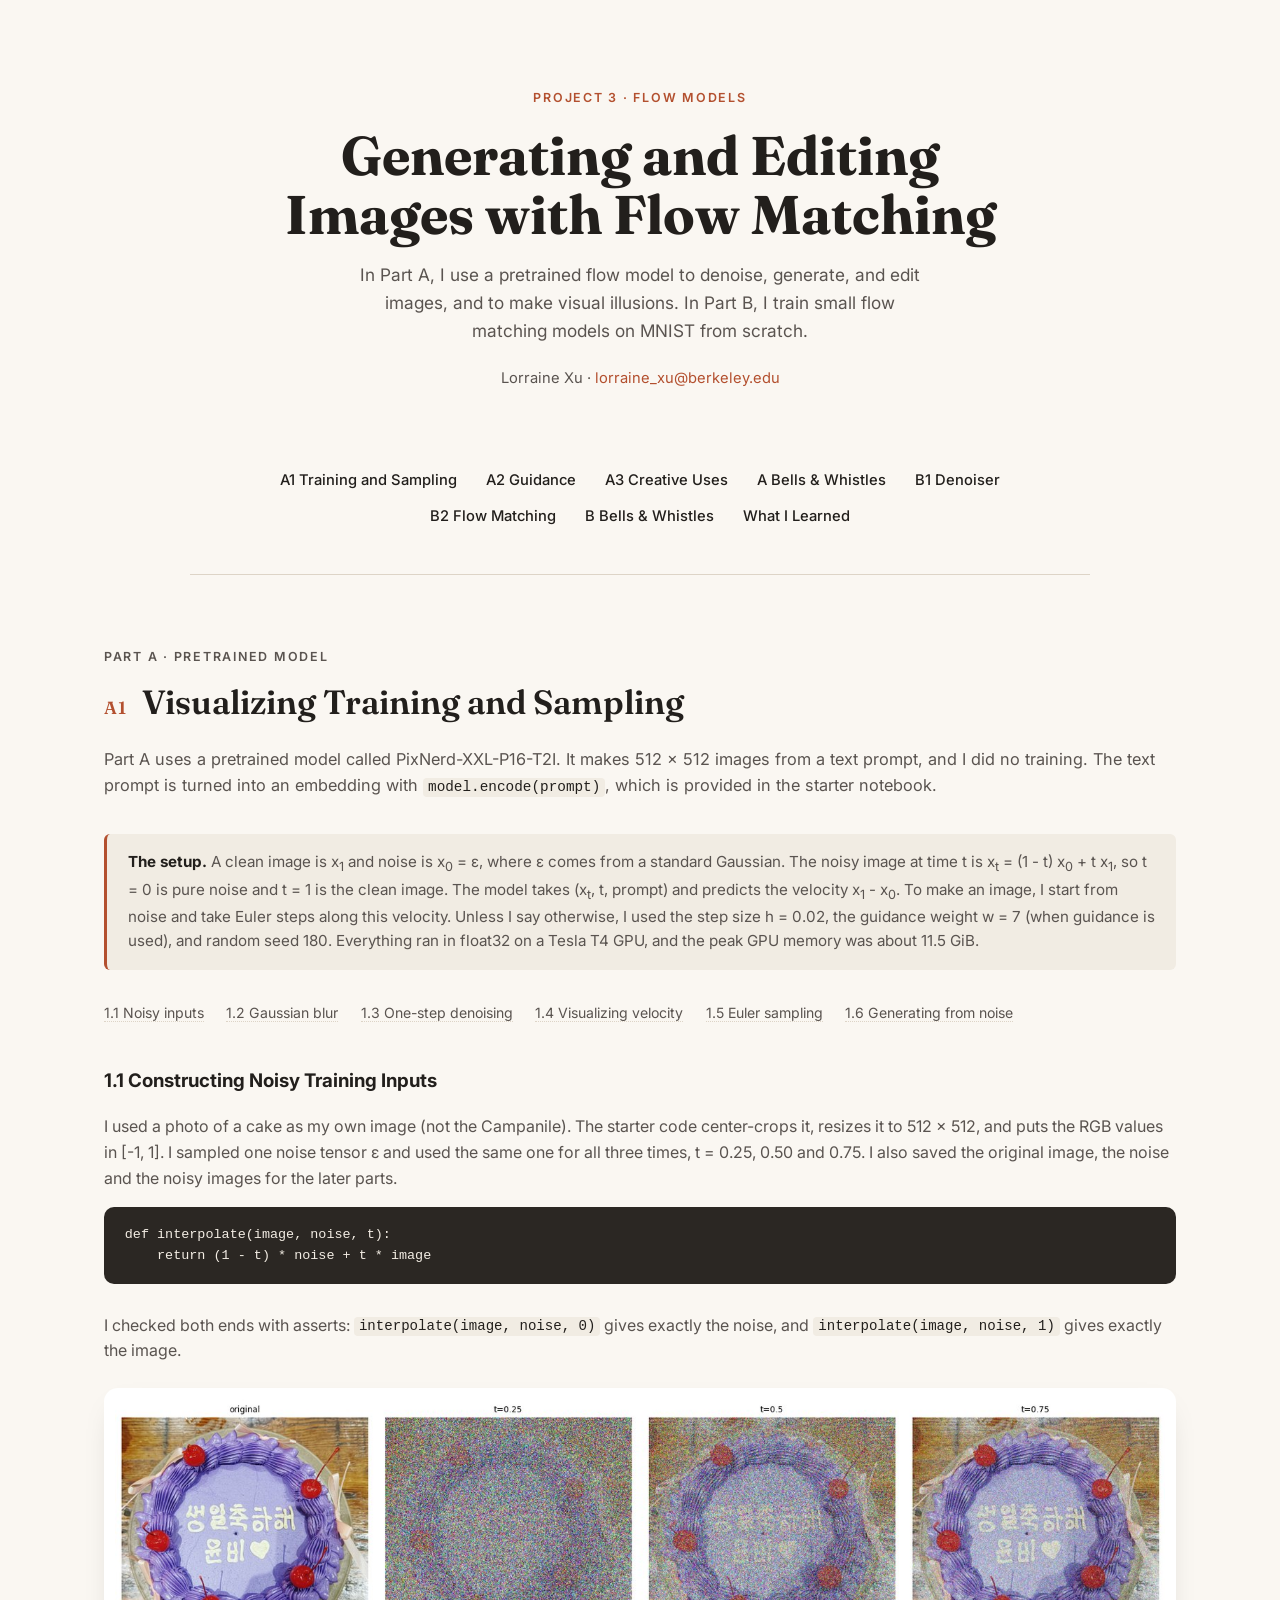
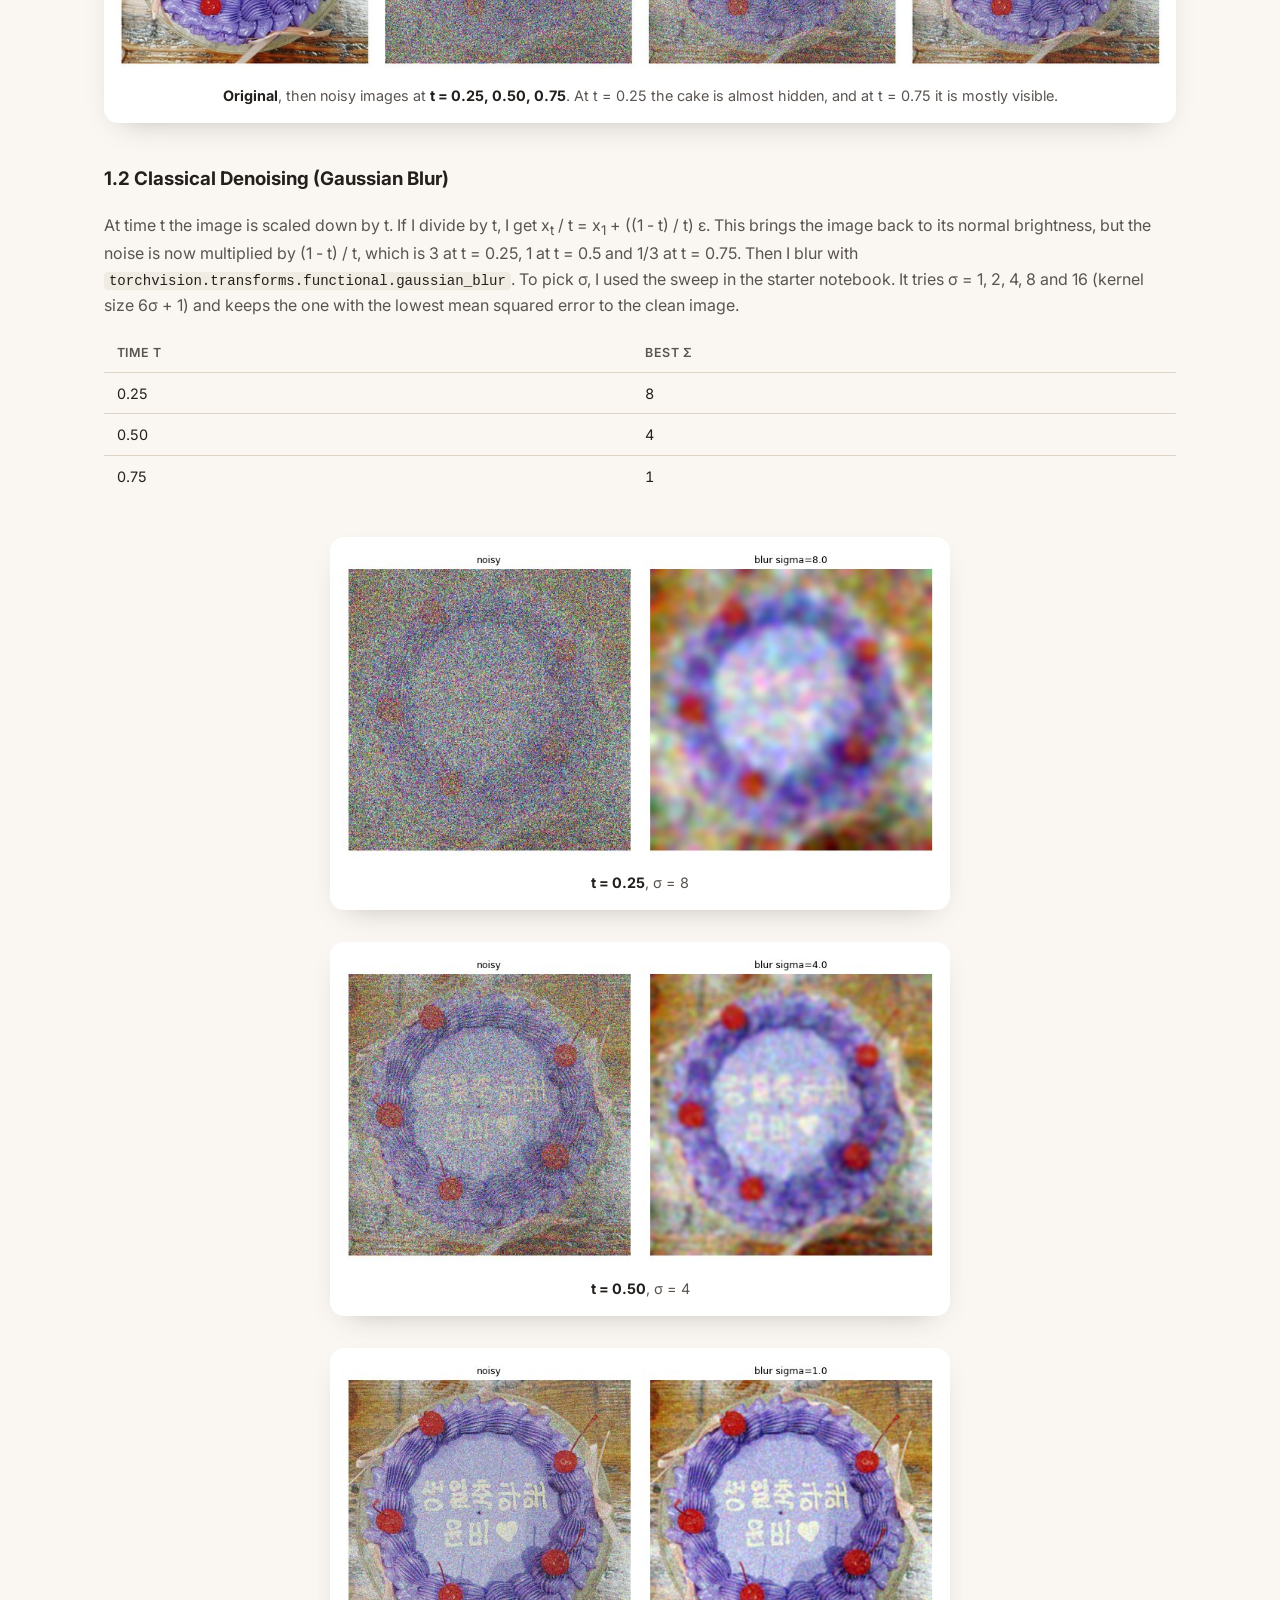
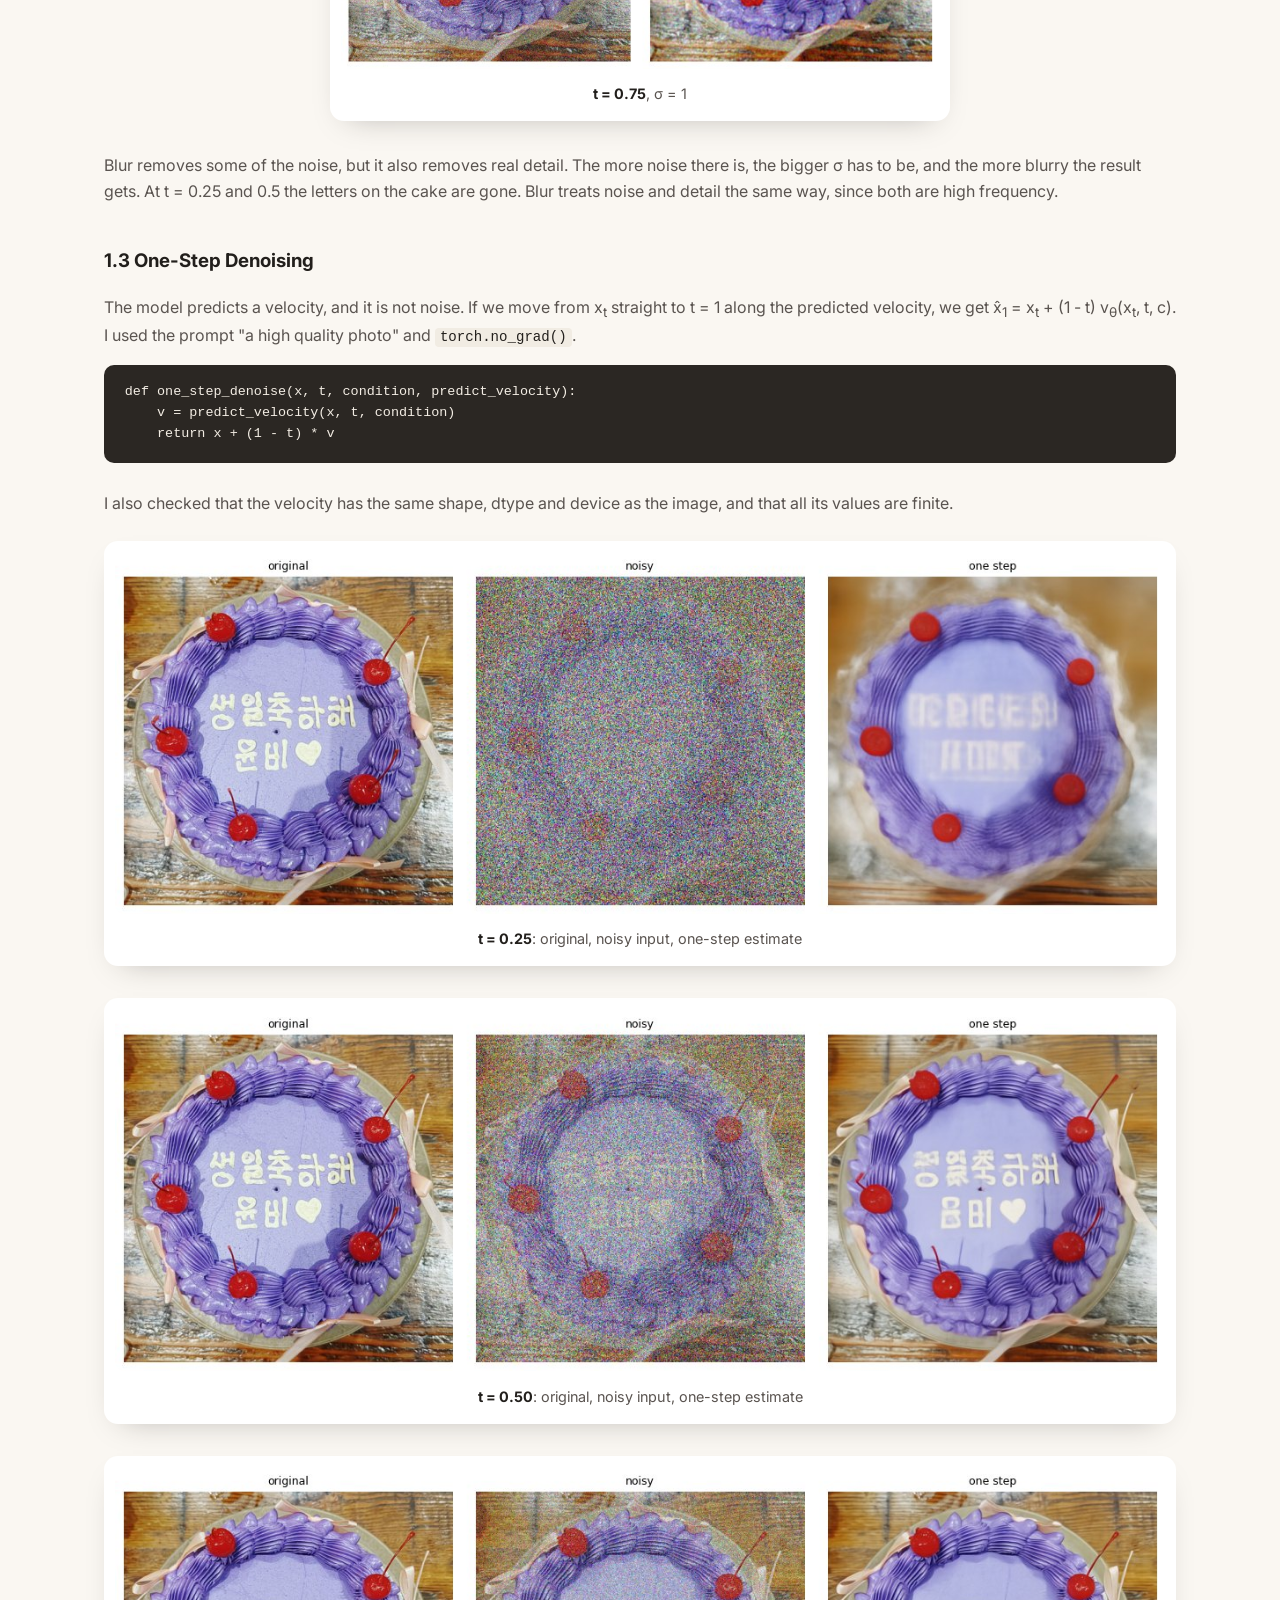
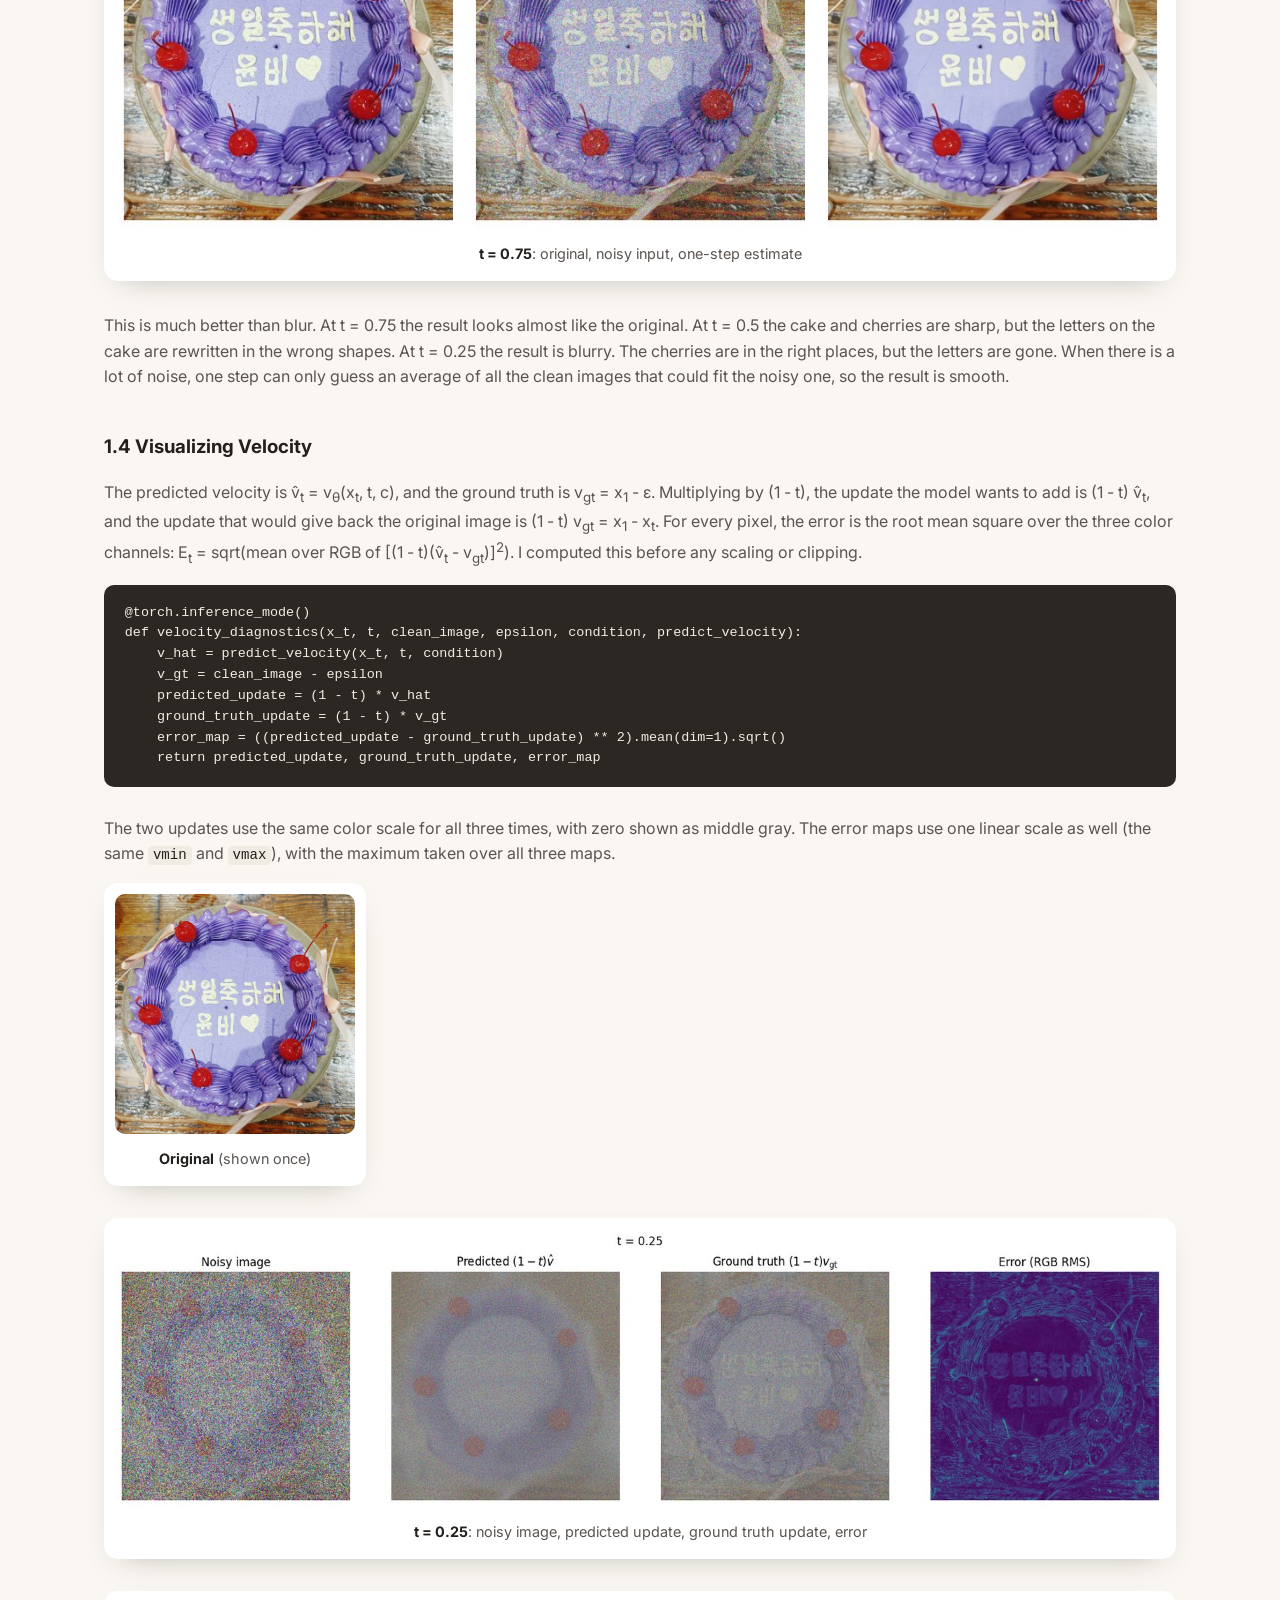
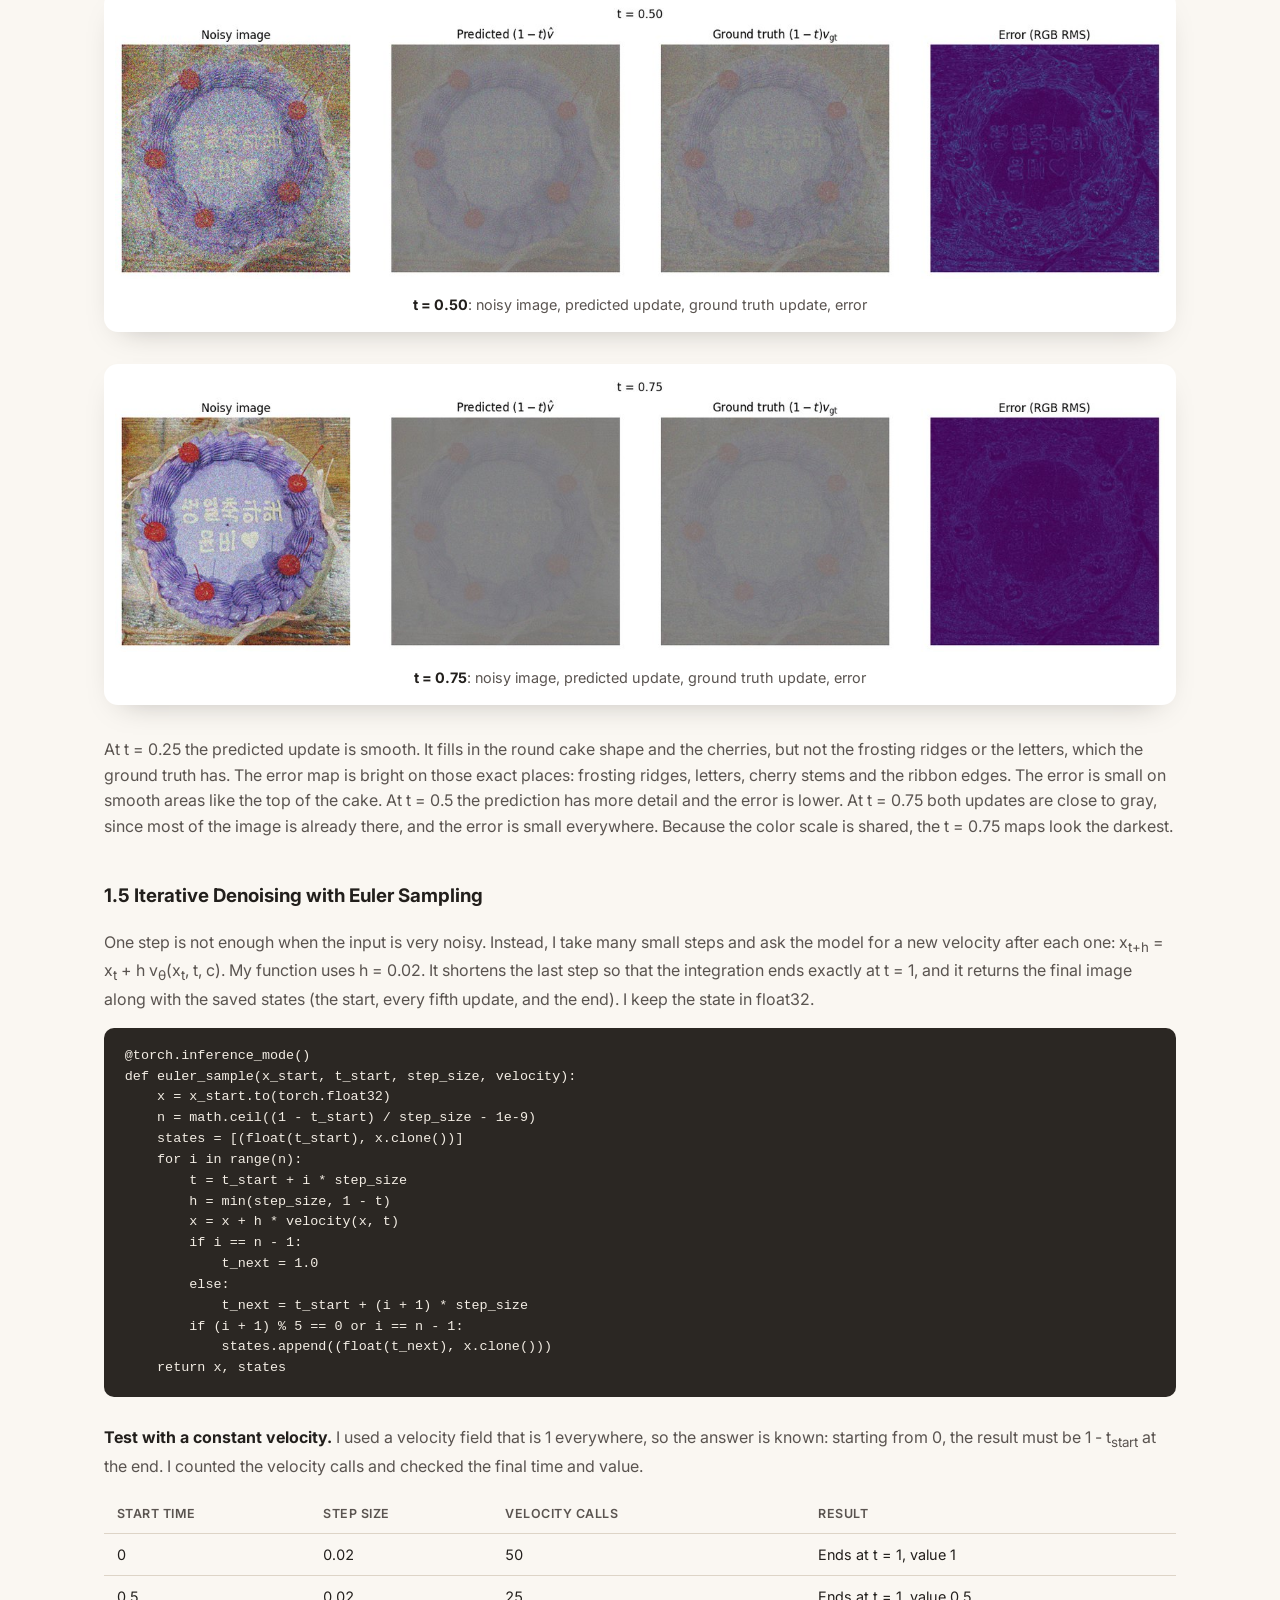
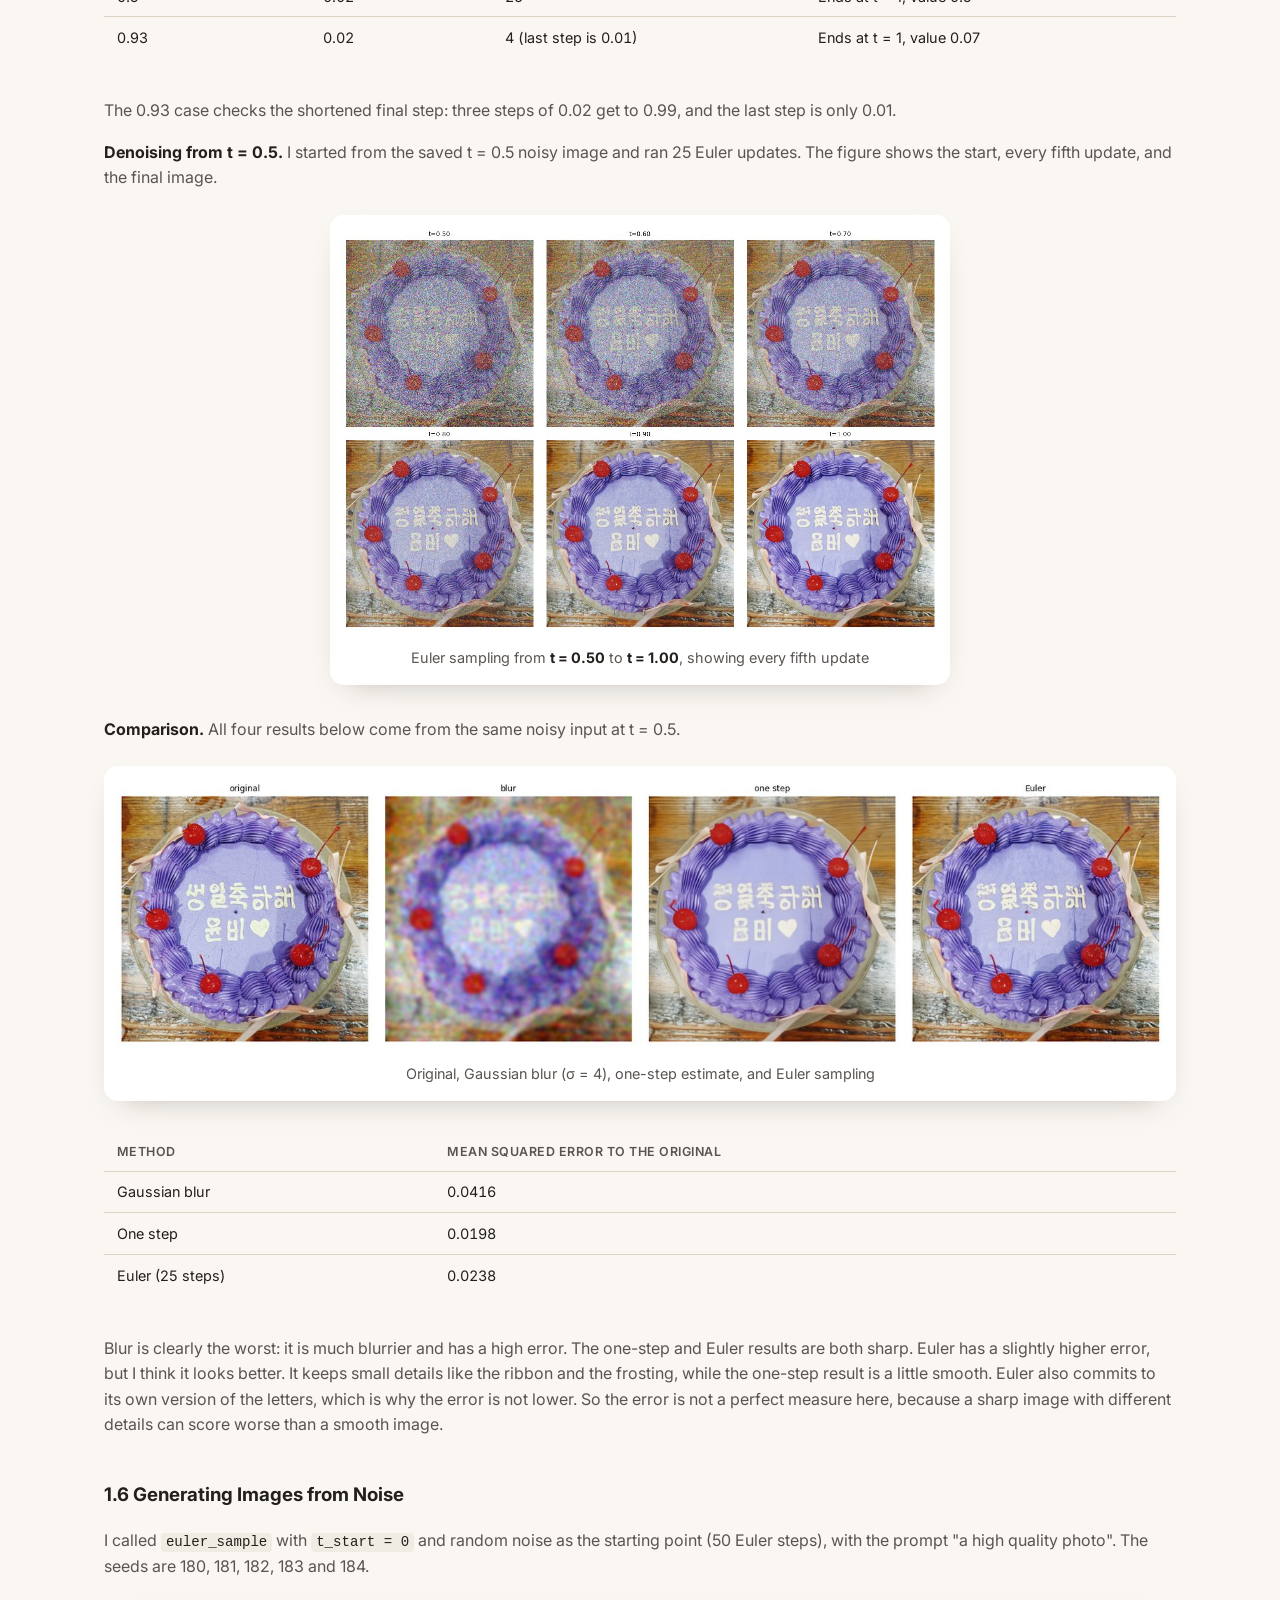
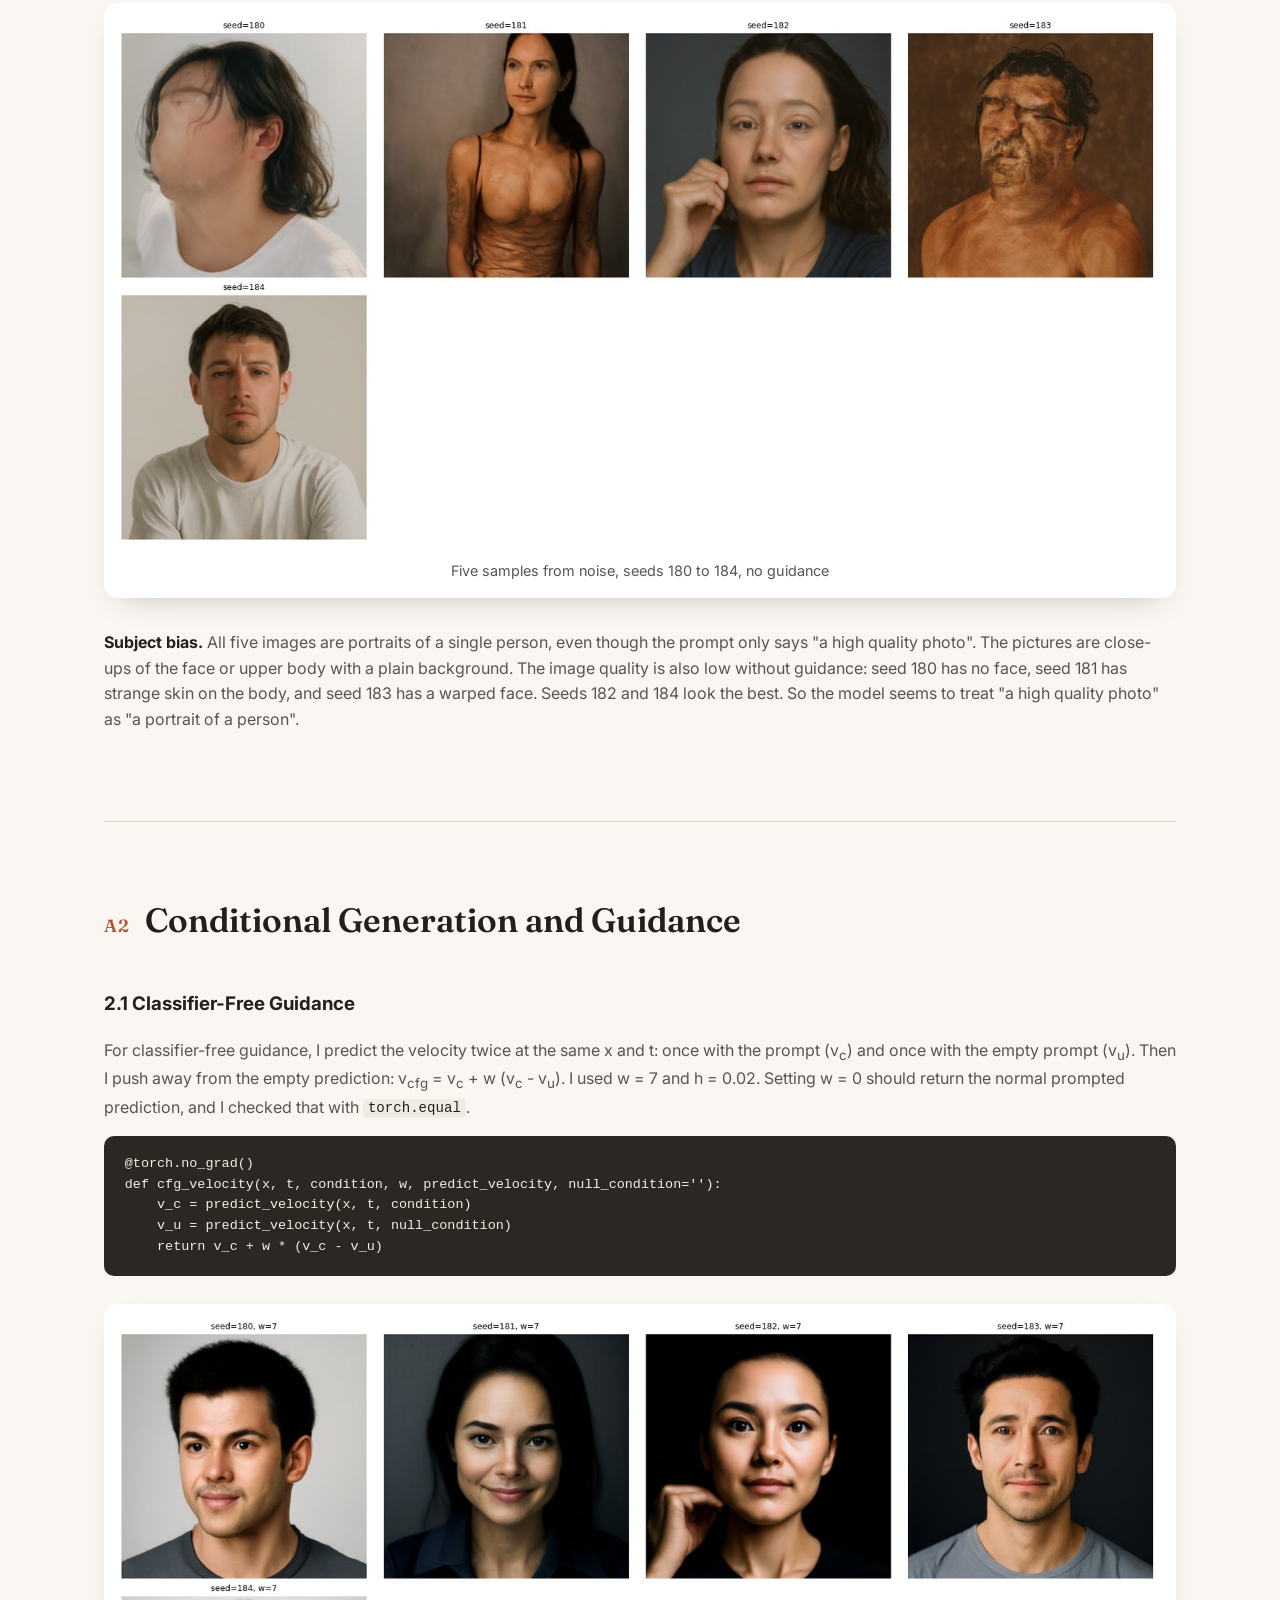
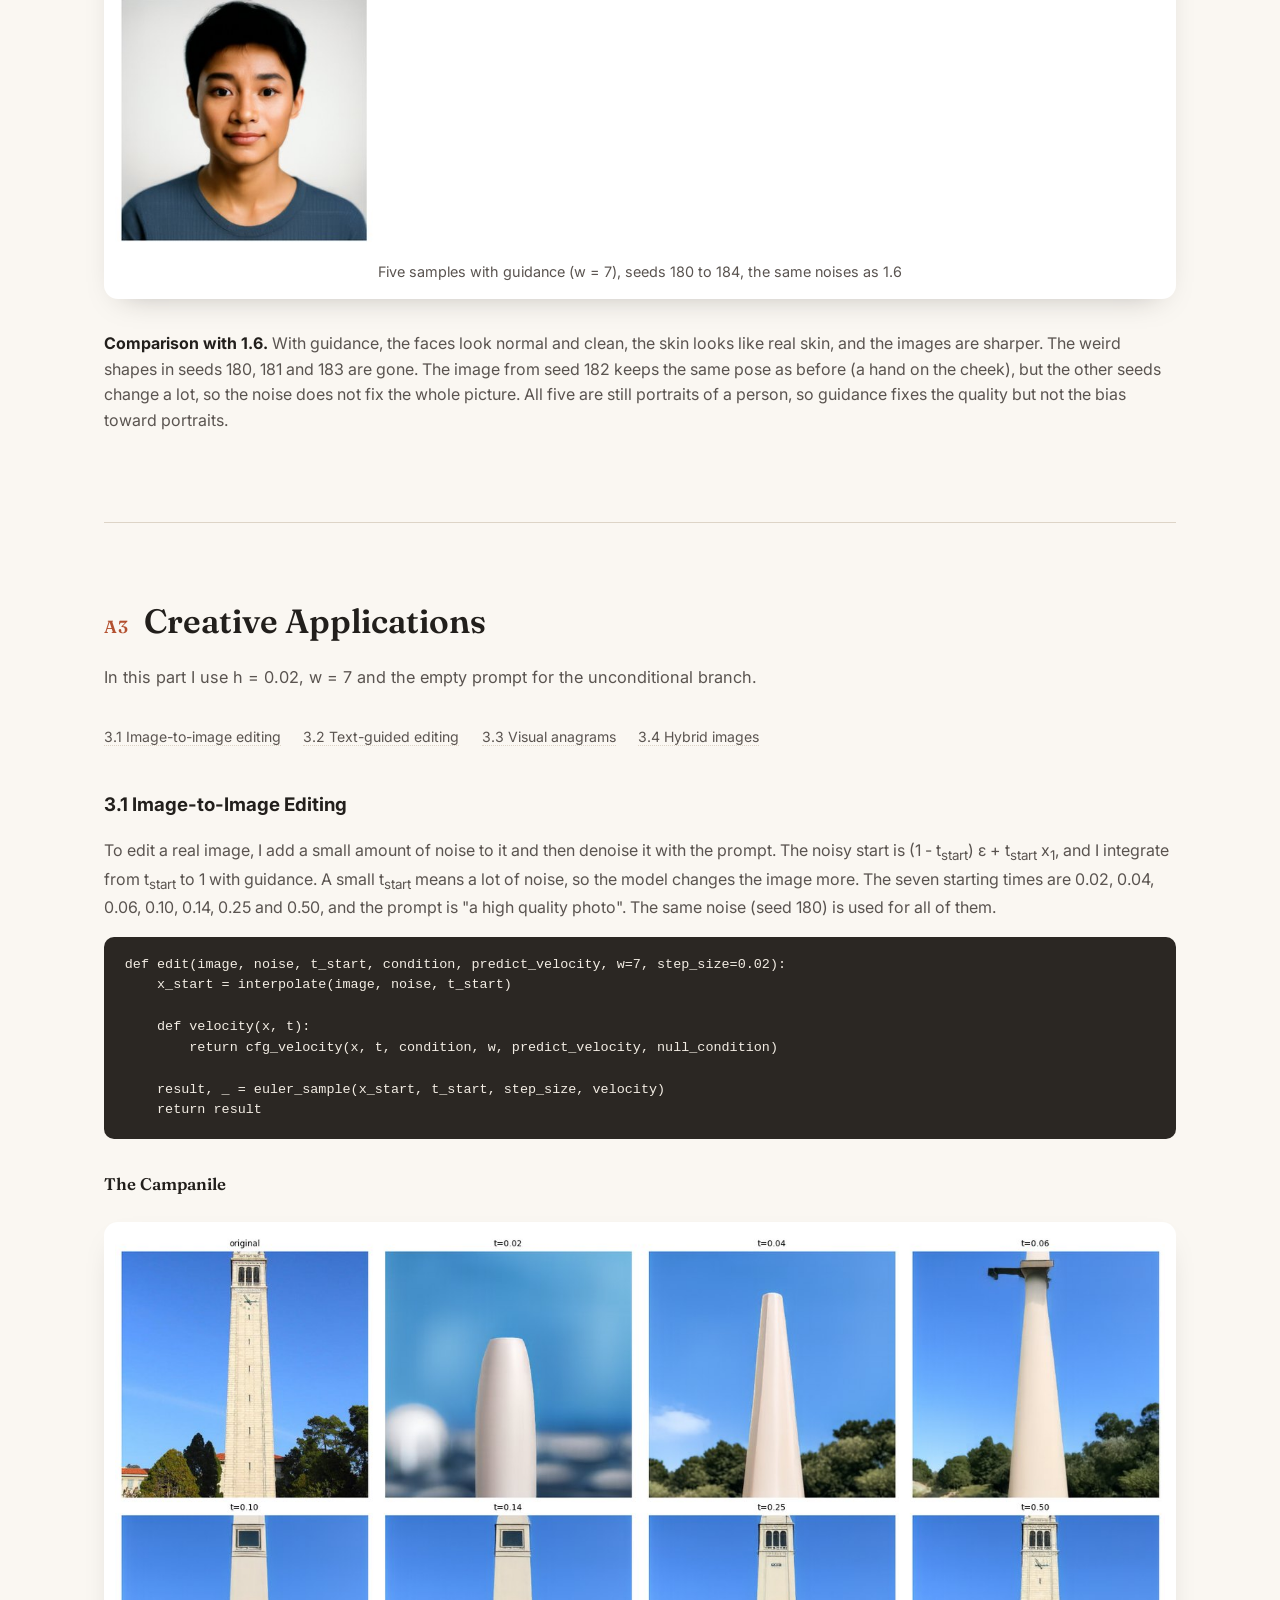
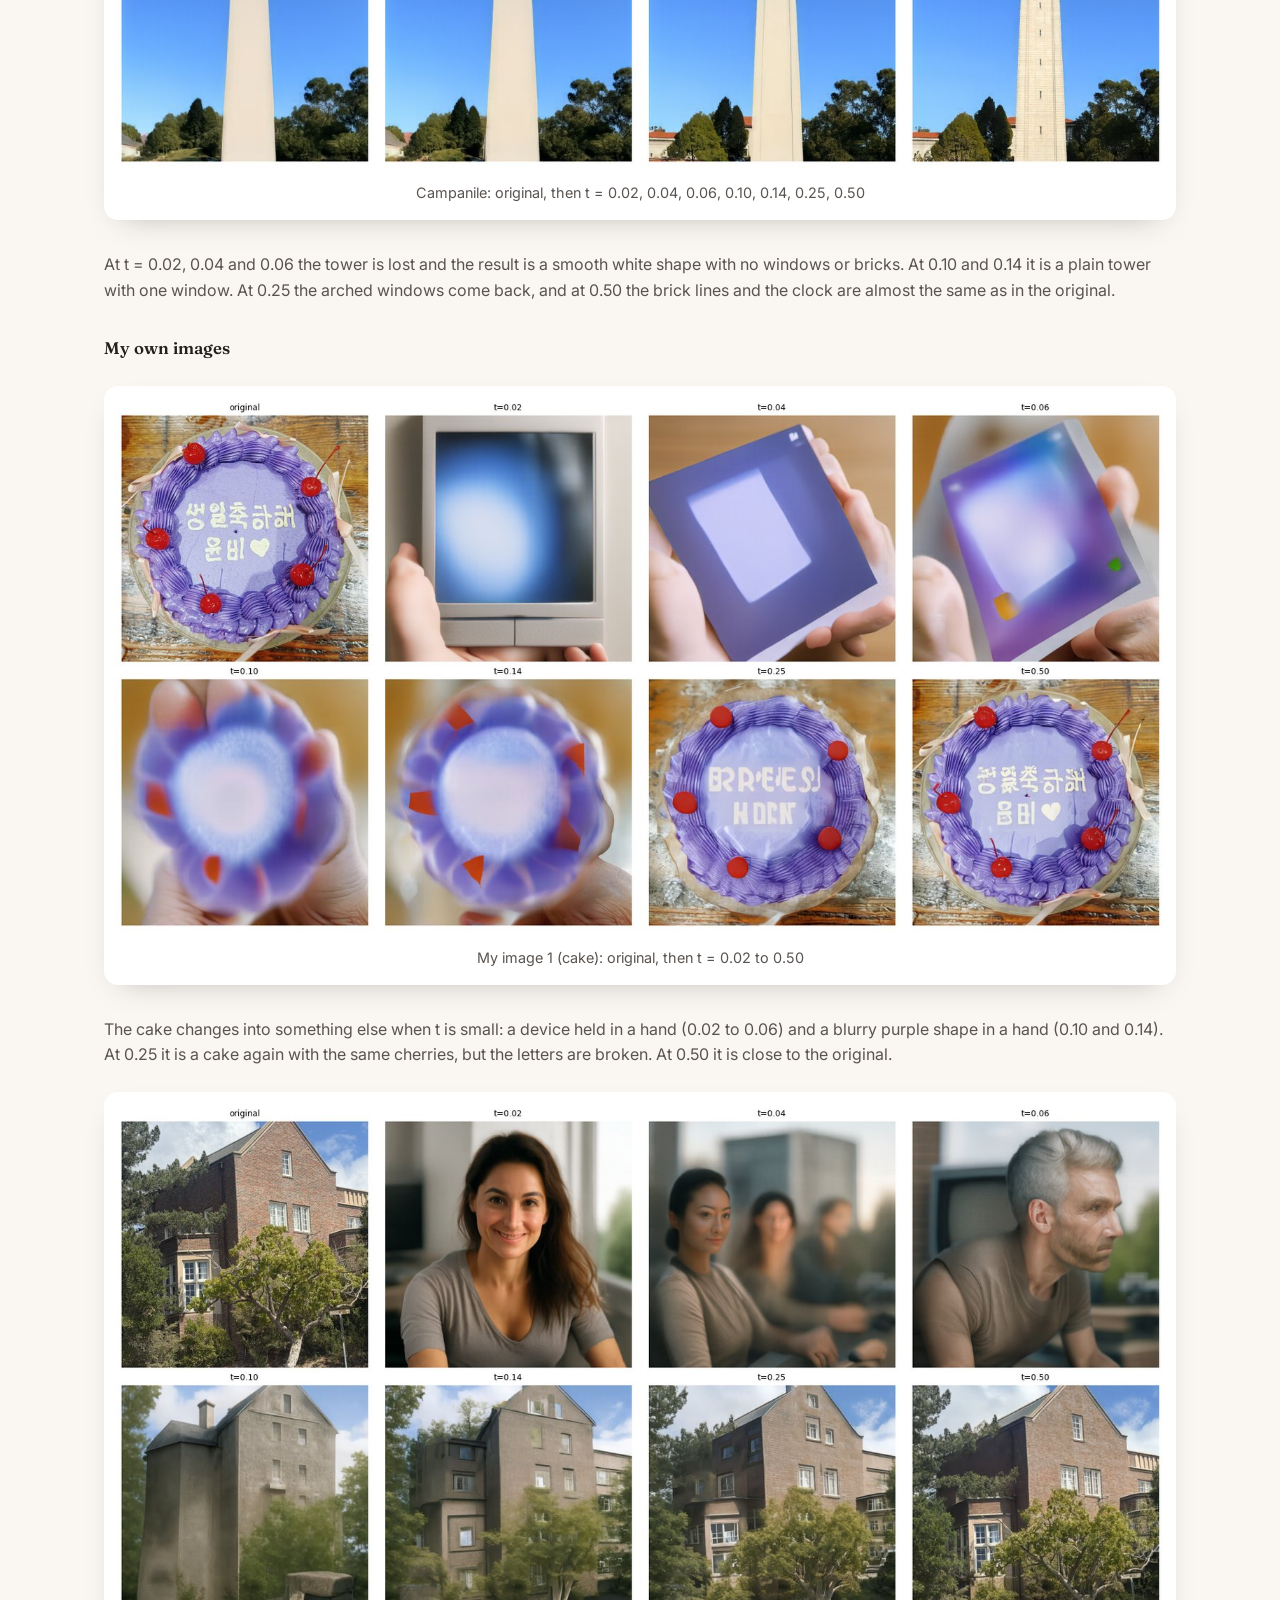
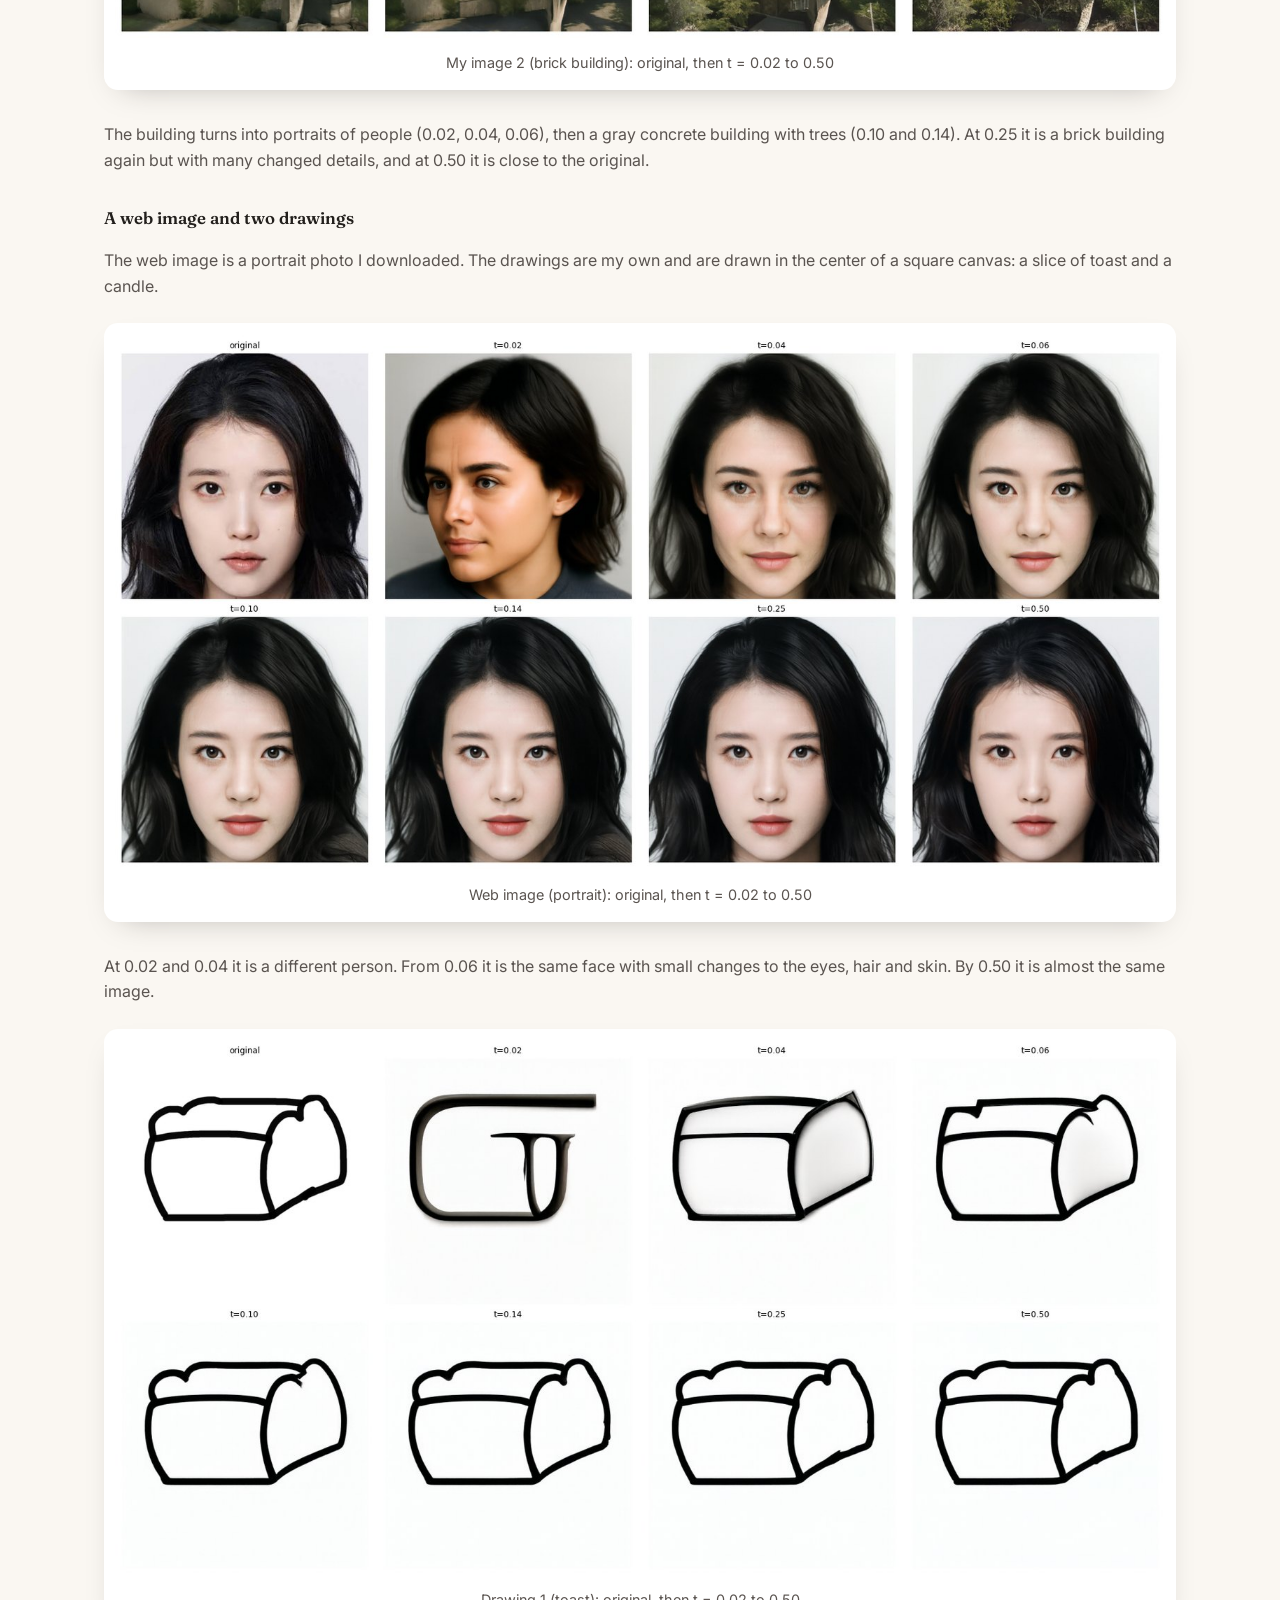
==== project-3/index.html @ 5581a7ec "Add Project 3: flow matching" ====
<!DOCTYPE html>
<html lang="en">
<head>
<meta charset="UTF-8">
<meta name="viewport" content="width=device-width, initial-scale=1.0">
<title>Exploring Flow Models</title>
<link rel="preconnect" href="https://fonts.googleapis.com">
<link rel="preconnect" href="https://fonts.gstatic.com" crossorigin>
<link href="https://fonts.googleapis.com/css2?family=Fraunces:opsz,wght@9..144,400;9..144,600;9..144,700&family=Inter:wght@400;500;600&display=swap" rel="stylesheet">
<link rel="stylesheet" href="style.css">
</head>
<body>

  <header class="hero">
    <p class="eyebrow">Project 3 &middot; Flow Models</p>
    <h1>Generating and Editing Images with Flow Matching</h1>
    <p class="subtitle">In Part A, I use a pretrained flow model to denoise, generate, and edit images, and to make visual illusions. In Part B, I train small flow matching models on MNIST from scratch.</p>
    <p class="byline">Lorraine Xu &middot; <a href="mailto:lorraine_xu@berkeley.edu">lorraine_xu@berkeley.edu</a></p>
  </header>

  <nav class="toc">
    <a href="#a1">A1 Training and Sampling</a>
    <a href="#a2">A2 Guidance</a>
    <a href="#a3">A3 Creative Uses</a>
    <a href="#abw">A Bells &amp; Whistles</a>
    <a href="#b1">B1 Denoiser</a>
    <a href="#b2">B2 Flow Matching</a>
    <a href="#bbw">B Bells &amp; Whistles</a>
    <a href="#learned">What I Learned</a>
  </nav>

  <main class="wide">

    <!-- ===================== PART A: A1 ===================== -->
    <section id="a1" class="part">
      <p class="part-label">Part A &middot; Pretrained Model</p>
      <div class="part-heading">
        <span class="part-number">A1</span>
        <h2>Visualizing Training and Sampling</h2>
      </div>
      <p class="intro">
        Part A uses a pretrained model called PixNerd-XXL-P16-T2I. It makes 512 &times; 512 images
        from a text prompt, and I did no training. The text prompt is turned into an embedding
        with <code>model.encode(prompt)</code>, which is provided in the starter notebook.
      </p>
      <div class="note">
        <strong>The setup.</strong> A clean image is x<sub>1</sub> and noise is x<sub>0</sub> = &epsilon;,
        where &epsilon; comes from a standard Gaussian. The noisy image at time t is
        x<sub>t</sub> = (1 - t) x<sub>0</sub> + t x<sub>1</sub>, so t = 0 is pure noise and t = 1
        is the clean image. The model takes (x<sub>t</sub>, t, prompt) and predicts the velocity
        x<sub>1</sub> - x<sub>0</sub>. To make an image, I start from noise and take Euler steps
        along this velocity. Unless I say otherwise, I used the step size h = 0.02, the guidance
        weight w = 7 (when guidance is used), and random seed 180. Everything ran in float32 on a
        Tesla T4 GPU, and the peak GPU memory was about 11.5 GiB.
      </div>

      <ul class="sub-toc">
        <li><a href="#a11">1.1 Noisy inputs</a></li>
        <li><a href="#a12">1.2 Gaussian blur</a></li>
        <li><a href="#a13">1.3 One-step denoising</a></li>
        <li><a href="#a14">1.4 Visualizing velocity</a></li>
        <li><a href="#a15">1.5 Euler sampling</a></li>
        <li><a href="#a16">1.6 Generating from noise</a></li>
      </ul>

      <h3 id="a11">1.1 Constructing Noisy Training Inputs</h3>
      <p>
        I used a photo of a cake as my own image (not the Campanile). The starter code center-crops
        it, resizes it to 512 &times; 512, and puts the RGB values in [-1, 1]. I sampled one noise
        tensor &epsilon; and used the same one for all three times, t = 0.25, 0.50 and 0.75. I also
        saved the original image, the noise and the noisy images for the later parts.
      </p>
<pre><code>def interpolate(image, noise, t):
    return (1 - t) * noise + t * image</code></pre>
      <p>
        I checked both ends with asserts: <code>interpolate(image, noise, 0)</code> gives exactly the
        noise, and <code>interpolate(image, noise, 1)</code> gives exactly the image.
      </p>
      <figure class="wide"><img src="media/a11_noisy.jpg" alt="Original cake photo and its noisy versions at t = 0.25, 0.5 and 0.75"><figcaption><strong>Original</strong>, then noisy images at <strong>t = 0.25, 0.50, 0.75</strong>. At t = 0.25 the cake is almost hidden, and at t = 0.75 it is mostly visible.</figcaption></figure>

      <h3 id="a12">1.2 Classical Denoising (Gaussian Blur)</h3>
      <p>
        At time t the image is scaled down by t. If I divide by t, I get
        x<sub>t</sub> / t = x<sub>1</sub> + ((1 - t) / t) &epsilon;. This brings the image back to its
        normal brightness, but the noise is now multiplied by (1 - t) / t, which is 3 at t = 0.25, 1
        at t = 0.5 and 1/3 at t = 0.75. Then I blur with
        <code>torchvision.transforms.functional.gaussian_blur</code>. To pick &sigma;, I used the
        sweep in the starter notebook. It tries &sigma; = 1, 2, 4, 8 and 16 (kernel size
        6&sigma; + 1) and keeps the one with the lowest mean squared error to the clean image.
      </p>
      <table class="offsets">
        <tr><th>Time t</th><th class="mono">Best &sigma;</th></tr>
        <tr><td>0.25</td><td class="mono">8</td></tr>
        <tr><td>0.50</td><td class="mono">4</td></tr>
        <tr><td>0.75</td><td class="mono">1</td></tr>
      </table>
      <figure class="wide narrow"><img src="media/a12_blur_025.jpg" alt="Noisy image and blurred result at t = 0.25"><figcaption><strong>t = 0.25</strong>, &sigma; = 8</figcaption></figure>
      <figure class="wide narrow"><img src="media/a12_blur_050.jpg" alt="Noisy image and blurred result at t = 0.5"><figcaption><strong>t = 0.50</strong>, &sigma; = 4</figcaption></figure>
      <figure class="wide narrow"><img src="media/a12_blur_075.jpg" alt="Noisy image and blurred result at t = 0.75"><figcaption><strong>t = 0.75</strong>, &sigma; = 1</figcaption></figure>
      <p>
        Blur removes some of the noise, but it also removes real detail. The more noise there is, the
        bigger &sigma; has to be, and the more blurry the result gets. At t = 0.25 and 0.5 the letters
        on the cake are gone. Blur treats noise and detail the same way, since both are high frequency.
      </p>

      <h3 id="a13">1.3 One-Step Denoising</h3>
      <p>
        The model predicts a velocity, and it is not noise. If we move from x<sub>t</sub> straight to
        t = 1 along the predicted velocity, we get
        x&#770;<sub>1</sub> = x<sub>t</sub> + (1 - t) v<sub>&theta;</sub>(x<sub>t</sub>, t, c).
        I used the prompt "a high quality photo" and <code>torch.no_grad()</code>.
      </p>
<pre><code>def one_step_denoise(x, t, condition, predict_velocity):
    v = predict_velocity(x, t, condition)
    return x + (1 - t) * v</code></pre>
      <p>
        I also checked that the velocity has the same shape, dtype and device as the image, and that
        all its values are finite.
      </p>
      <figure class="wide"><img src="media/a13_onestep_025.jpg" alt="Original, noisy and one-step result at t = 0.25"><figcaption><strong>t = 0.25</strong>: original, noisy input, one-step estimate</figcaption></figure>
      <figure class="wide"><img src="media/a13_onestep_050.jpg" alt="Original, noisy and one-step result at t = 0.5"><figcaption><strong>t = 0.50</strong>: original, noisy input, one-step estimate</figcaption></figure>
      <figure class="wide"><img src="media/a13_onestep_075.jpg" alt="Original, noisy and one-step result at t = 0.75"><figcaption><strong>t = 0.75</strong>: original, noisy input, one-step estimate</figcaption></figure>
      <p>
        This is much better than blur. At t = 0.75 the result looks almost like the original. At t = 0.5
        the cake and cherries are sharp, but the letters on the cake are rewritten in the wrong shapes.
        At t = 0.25 the result is blurry. The cherries are in the right places, but the letters are
        gone. When there is a lot of noise, one step can only guess an average of all the clean
        images that could fit the noisy one, so the result is smooth.
      </p>

      <h3 id="a14">1.4 Visualizing Velocity</h3>
      <p>
        The predicted velocity is v&#770;<sub>t</sub> = v<sub>&theta;</sub>(x<sub>t</sub>, t, c), and the
        ground truth is v<sub>gt</sub> = x<sub>1</sub> - &epsilon;. Multiplying by (1 - t), the update the
        model wants to add is (1 - t) v&#770;<sub>t</sub>, and the update that would give back the
        original image is (1 - t) v<sub>gt</sub> = x<sub>1</sub> - x<sub>t</sub>. For every pixel, the
        error is the root mean square over the three color channels:
        E<sub>t</sub> = sqrt(mean over RGB of [(1 - t)(v&#770;<sub>t</sub> - v<sub>gt</sub>)]<sup>2</sup>).
        I computed this before any scaling or clipping.
      </p>
<pre><code>@torch.inference_mode()
def velocity_diagnostics(x_t, t, clean_image, epsilon, condition, predict_velocity):
    v_hat = predict_velocity(x_t, t, condition)
    v_gt = clean_image - epsilon
    predicted_update = (1 - t) * v_hat
    ground_truth_update = (1 - t) * v_gt
    error_map = ((predicted_update - ground_truth_update) ** 2).mean(dim=1).sqrt()
    return predicted_update, ground_truth_update, error_map</code></pre>
      <p>
        The two updates use the same color scale for all three times, with zero shown as middle gray.
        The error maps use one linear scale as well (the same <code>vmin</code> and <code>vmax</code>),
        with the maximum taken over all three maps.
      </p>
      <div class="compare fit-row" style="grid-template-columns: 1fr 3fr;">
        <figure><div class="frame fit"><img src="media/a14_original.jpg" alt="Original cake photo"></div><figcaption><strong>Original</strong> (shown once)</figcaption></figure>
        <div></div>
      </div>
      <figure class="wide"><img src="media/a14_t025.jpg" alt="Noisy image, predicted update, ground truth update and error at t = 0.25"><figcaption><strong>t = 0.25</strong>: noisy image, predicted update, ground truth update, error</figcaption></figure>
      <figure class="wide"><img src="media/a14_t050.jpg" alt="Noisy image, predicted update, ground truth update and error at t = 0.5"><figcaption><strong>t = 0.50</strong>: noisy image, predicted update, ground truth update, error</figcaption></figure>
      <figure class="wide"><img src="media/a14_t075.jpg" alt="Noisy image, predicted update, ground truth update and error at t = 0.75"><figcaption><strong>t = 0.75</strong>: noisy image, predicted update, ground truth update, error</figcaption></figure>
      <p>
        At t = 0.25 the predicted update is smooth. It fills in the round cake shape and the cherries,
        but not the frosting ridges or the letters, which the ground truth has. The error map is bright
        on those exact places: frosting ridges, letters, cherry stems and the ribbon edges. The error is
        small on smooth areas like the top of the cake. At t = 0.5 the prediction has more detail and the
        error is lower. At t = 0.75 both updates are close to gray, since most of the image is already
        there, and the error is small everywhere. Because the color scale is shared, the t = 0.75 maps
        look the darkest.
      </p>

      <h3 id="a15">1.5 Iterative Denoising with Euler Sampling</h3>
      <p>
        One step is not enough when the input is very noisy. Instead, I take many small steps and ask
        the model for a new velocity after each one: x<sub>t+h</sub> = x<sub>t</sub> + h v<sub>&theta;</sub>(x<sub>t</sub>, t, c).
        My function uses h = 0.02. It shortens the last step so that the integration ends exactly at
        t = 1, and it returns the final image along with the saved states (the start, every fifth update,
        and the end). I keep the state in float32.
      </p>
<pre><code>@torch.inference_mode()
def euler_sample(x_start, t_start, step_size, velocity):
    x = x_start.to(torch.float32)
    n = math.ceil((1 - t_start) / step_size - 1e-9)
    states = [(float(t_start), x.clone())]
    for i in range(n):
        t = t_start + i * step_size
        h = min(step_size, 1 - t)
        x = x + h * velocity(x, t)
        if i == n - 1:
            t_next = 1.0
        else:
            t_next = t_start + (i + 1) * step_size
        if (i + 1) % 5 == 0 or i == n - 1:
            states.append((float(t_next), x.clone()))
    return x, states</code></pre>
      <p>
        <strong>Test with a constant velocity.</strong> I used a velocity field that is 1 everywhere, so the
        answer is known: starting from 0, the result must be 1 - t<sub>start</sub> at the end. I counted
        the velocity calls and checked the final time and value.
      </p>
      <table class="offsets">
        <tr><th>Start time</th><th class="mono">Step size</th><th class="mono">Velocity calls</th><th class="mono">Result</th></tr>
        <tr><td>0</td><td class="mono">0.02</td><td class="mono">50</td><td>Ends at t = 1, value 1</td></tr>
        <tr><td>0.5</td><td class="mono">0.02</td><td class="mono">25</td><td>Ends at t = 1, value 0.5</td></tr>
        <tr><td>0.93</td><td class="mono">0.02</td><td class="mono">4 (last step is 0.01)</td><td>Ends at t = 1, value 0.07</td></tr>
      </table>
      <p>
        The 0.93 case checks the shortened final step: three steps of 0.02 get to 0.99, and the last
        step is only 0.01.
      </p>
      <p>
        <strong>Denoising from t = 0.5.</strong> I started from the saved t = 0.5 noisy image and ran 25
        Euler updates. The figure shows the start, every fifth update, and the final image.
      </p>
      <figure class="wide narrow"><img src="media/a15_trajectory.jpg" alt="Euler sampling states from t = 0.5 to t = 1.0"><figcaption>Euler sampling from <strong>t = 0.50</strong> to <strong>t = 1.00</strong>, showing every fifth update</figcaption></figure>
      <p>
        <strong>Comparison.</strong> All four results below come from the same noisy input at t = 0.5.
      </p>
      <figure class="wide"><img src="media/a15_comparison.jpg" alt="Original, blur, one-step and Euler results"><figcaption>Original, Gaussian blur (&sigma; = 4), one-step estimate, and Euler sampling</figcaption></figure>
      <table class="offsets">
        <tr><th>Method</th><th class="mono">Mean squared error to the original</th></tr>
        <tr><td>Gaussian blur</td><td class="mono">0.0416</td></tr>
        <tr><td>One step</td><td class="mono">0.0198</td></tr>
        <tr><td>Euler (25 steps)</td><td class="mono">0.0238</td></tr>
      </table>
      <p>
        Blur is clearly the worst: it is much blurrier and has a high error. The one-step and Euler
        results are both sharp. Euler has a slightly higher error, but I think it looks better.
        It keeps small details like the ribbon and the frosting, while the one-step result is a little
        smooth. Euler also commits to its own version of the letters, which is why the error is not lower.
        So the error is not a perfect measure here, because a sharp image with different details can
        score worse than a smooth image.
      </p>

      <h3 id="a16">1.6 Generating Images from Noise</h3>
      <p>
        I called <code>euler_sample</code> with <code>t_start = 0</code> and random noise as the starting
        point (50 Euler steps), with the prompt "a high quality photo". The seeds are 180, 181, 182, 183
        and 184.
      </p>
      <figure class="wide"><img src="media/a16_samples.jpg" alt="Five images generated from noise without guidance"><figcaption>Five samples from noise, seeds 180 to 184, no guidance</figcaption></figure>
      <p>
        <strong>Subject bias.</strong> All five images are portraits of a single person, even though the
        prompt only says "a high quality photo". The pictures are close-ups of the face or upper body
        with a plain background. The image quality is also low without guidance: seed 180 has no face,
        seed 181 has strange skin on the body, and seed 183 has a warped face. Seeds 182 and 184 look the
        best. So the model seems to treat "a high quality photo" as "a portrait of a person".
      </p>
    </section>

    <!-- ===================== A2 ===================== -->
    <section id="a2" class="part">
      <div class="part-heading">
        <span class="part-number">A2</span>
        <h2>Conditional Generation and Guidance</h2>
      </div>

      <h3 id="a21">2.1 Classifier-Free Guidance</h3>
      <p>
        For classifier-free guidance, I predict the velocity twice at the same x and t: once with the prompt
        (v<sub>c</sub>) and once with the empty prompt (v<sub>u</sub>). Then I push away from the empty
        prediction: v<sub>cfg</sub> = v<sub>c</sub> + w (v<sub>c</sub> - v<sub>u</sub>). I used w = 7 and
        h = 0.02. Setting w = 0 should return the normal prompted prediction, and I checked that with
        <code>torch.equal</code>.
      </p>
<pre><code>@torch.no_grad()
def cfg_velocity(x, t, condition, w, predict_velocity, null_condition=''):
    v_c = predict_velocity(x, t, condition)
    v_u = predict_velocity(x, t, null_condition)
    return v_c + w * (v_c - v_u)</code></pre>
      <figure class="wide"><img src="media/a21_cfg.jpg" alt="Five images generated with classifier-free guidance"><figcaption>Five samples with guidance (w = 7), seeds 180 to 184, the same noises as 1.6</figcaption></figure>
      <p>
        <strong>Comparison with 1.6.</strong> With guidance, the faces look normal and clean, the skin looks
        like real skin, and the images are sharper. The weird shapes in seeds 180, 181 and 183 are gone.
        The image from seed 182 keeps the same pose as before (a hand on the cheek), but the other seeds
        change a lot, so the noise does not fix the whole picture. All five are still portraits of a
        person, so guidance fixes the quality but not the bias toward portraits.
      </p>
    </section>

    <!-- ===================== A3 ===================== -->
    <section id="a3" class="part">
      <div class="part-heading">
        <span class="part-number">A3</span>
        <h2>Creative Applications</h2>
      </div>
      <p class="intro">
        In this part I use h = 0.02, w = 7 and the empty prompt for the unconditional branch.
      </p>
      <ul class="sub-toc">
        <li><a href="#a31">3.1 Image-to-image editing</a></li>
        <li><a href="#a32">3.2 Text-guided editing</a></li>
        <li><a href="#a33">3.3 Visual anagrams</a></li>
        <li><a href="#a34">3.4 Hybrid images</a></li>
      </ul>

      <h3 id="a31">3.1 Image-to-Image Editing</h3>
      <p>
        To edit a real image, I add a small amount of noise to it and then denoise it with the prompt.
        The noisy start is (1 - t<sub>start</sub>) &epsilon; + t<sub>start</sub> x<sub>1</sub>, and I
        integrate from t<sub>start</sub> to 1 with guidance. A small t<sub>start</sub> means a lot of noise,
        so the model changes the image more. The seven starting times are 0.02, 0.04, 0.06, 0.10, 0.14,
        0.25 and 0.50, and the prompt is "a high quality photo". The same noise (seed 180) is used for all
        of them.
      </p>
<pre><code>def edit(image, noise, t_start, condition, predict_velocity, w=7, step_size=0.02):
    x_start = interpolate(image, noise, t_start)

    def velocity(x, t):
        return cfg_velocity(x, t, condition, w, predict_velocity, null_condition)

    result, _ = euler_sample(x_start, t_start, step_size, velocity)
    return result</code></pre>

      <h4>The Campanile</h4>
      <figure class="wide"><img src="media/a31_edit_campanile.jpg" alt="Campanile edited at seven starting times"><figcaption>Campanile: original, then t = 0.02, 0.04, 0.06, 0.10, 0.14, 0.25, 0.50</figcaption></figure>
      <p>
        At t = 0.02, 0.04 and 0.06 the tower is lost and the result is a smooth white shape with no windows
        or bricks. At 0.10 and 0.14 it is a plain tower with one window. At 0.25 the arched windows come back, and at 0.50 the brick
        lines and the clock are almost the same as in the original.
      </p>

      <h4>My own images</h4>
      <figure class="wide"><img src="media/a31_edit_my1.jpg" alt="Cake photo edited at seven starting times"><figcaption>My image 1 (cake): original, then t = 0.02 to 0.50</figcaption></figure>
      <p>
        The cake changes into something else when t is small: a device held in a hand (0.02 to 0.06) and a
        blurry purple shape in a hand (0.10 and 0.14). At 0.25 it is a cake again with the same cherries, but
        the letters are broken. At 0.50 it is close to the original.
      </p>
      <figure class="wide"><img src="media/a31_edit_my2.jpg" alt="Brick building photo edited at seven starting times"><figcaption>My image 2 (brick building): original, then t = 0.02 to 0.50</figcaption></figure>
      <p>
        The building turns into portraits of people (0.02, 0.04, 0.06), then a gray concrete building with
        trees (0.10 and 0.14). At 0.25 it is a brick building again but with many changed details, and at
        0.50 it is close to the original.
      </p>

      <h4>A web image and two drawings</h4>
      <p>
        The web image is a portrait photo I downloaded. The drawings are my own and are drawn in the center of
        a square canvas: a slice of toast and a candle.
      </p>
      <figure class="wide"><img src="media/a31_web.jpg" alt="Web portrait edited at seven starting times"><figcaption>Web image (portrait): original, then t = 0.02 to 0.50</figcaption></figure>
      <p>
        At 0.02 and 0.04 it is a different person. From 0.06 it is the same face with small changes to the
        eyes, hair and skin. By 0.50 it is almost the same image.
      </p>
      <figure class="wide"><img src="media/a31_drawing1.jpg" alt="Toast drawing edited at seven starting times"><figcaption>Drawing 1 (toast): original, then t = 0.02 to 0.50</figcaption></figure>
      <figure class="wide"><img src="media/a31_drawing2.jpg" alt="Candle drawing edited at seven starting times"><figcaption>Drawing 2 (candle): original, then t = 0.02 to 0.50</figcaption></figure>
      <p>
        For the drawings, almost nothing changes from t = 0.06 or 0.10 on, since the lines are simple on a
        white background and the model mostly redraws them. At t = 0.02 they change completely: the toast
        becomes a black letter shape and the candle becomes a photo of a person standing in a room.
        At 0.04 the toast becomes a rounded 3D loaf and the candle flame becomes a dome.
      </p>

      <h3 id="a32">3.2 Text-Guided Image Editing</h3>
      <p>
        This is the same as 3.1, but I replace "a high quality photo" with a prompt that describes the edit
        I want. The seven starting times are the same.
      </p>
      <figure class="wide"><img src="media/a32_text_campanile.jpg" alt="Campanile edited with the lighthouse prompt"><figcaption>Campanile, prompt: "a photo of a lighthouse on a rocky coast"</figcaption></figure>
      <p>
        Small starting times give real lighthouses by the sea. From 0.06 to 0.14 the tower becomes a plain white
        lighthouse with rocks at the bottom, which is the nicest edit since it keeps the shape. At 0.25 only
        the top looks like a lantern room, and at 0.50 it is almost the original.
      </p>
      <figure class="wide"><img src="media/a32_text_my1.jpg" alt="Cake photo edited with the pizza prompt"><figcaption>My image 1 (cake), prompt: "a photo of a round pizza"</figcaption></figure>
      <p>
        At 0.02 and 0.04 it is a regular pizza with only a hint of the cake. At 0.10 and 0.14 the result is
        a pizza with purple topping and red round toppings exactly where the cherries were, so it keeps the
        layout of the cake. At 0.25 the cake is back with a pizza-like crust, and at 0.50 it is mostly the original.
      </p>
      <figure class="wide"><img src="media/a32_text_my2.jpg" alt="Brick building photo edited with the oil painting prompt"><figcaption>My image 2 (brick building), prompt: "an oil painting of a church"</figcaption></figure>
      <p>
        From 0.02 to 0.14 the building becomes an oil painting of a church with towers and arched windows. At 0.25
        and 0.50 it is an oil painted version of the same building, so the painting style stays but the shape
        of the building comes back.
      </p>

      <h3 id="a33">3.3 Visual Anagrams</h3>
      <p>
        A visual anagram is one image that shows two different pictures, depending on whether it is upright or
        rotated by 180 degrees. At every step, I get a guided velocity for the upright image with prompt p<sub>1</sub>.
        I also rotate the image, get a guided velocity with prompt p<sub>2</sub>, and rotate that velocity back.
        The average of the two is used for the Euler step.
      </p>
<pre><code>def rotate180(x):
    return torch.flip(x, (-2, -1))


def visual_anagrams(noise, condition_a, condition_b, predict_velocity, w=7, step_size=0.02):
    def velocity(x, t):
        v_a = cfg_velocity(x, t, condition_a, w, predict_velocity, null_condition)
        v_b = rotate180(cfg_velocity(rotate180(x), t, condition_b, w, predict_velocity, null_condition))
        return (v_a + v_b) / 2

    result, _ = euler_sample(noise, 0, step_size, velocity)
    return result</code></pre>
      <p>
        I made two illusions. Each figure shows the image upright (left, first prompt) and rotated by 180
        degrees (right, second prompt).
      </p>
      <figure class="wide narrow"><img src="media/a33_oldman.jpg" alt="Visual anagram of an old man and people around a campfire"><figcaption>"an oil painting of an old man" (upright) and "an oil painting of people around a campfire" (rotated), seed 180</figcaption></figure>
      <figure class="wide narrow"><img src="media/a33_village.jpg" alt="Visual anagram of a snowy mountain village and a horse"><figcaption>"a lithograph of a snowy mountain village" (upright) and "a lithograph of a horse" (rotated), seed 181</figcaption></figure>
      <p>
        Both subjects can be recognized in each illusion. In the first one the old man's face is a bit odd, and
        in the second one a piece of the horse (the eye) shows up in the village view. I used the example prompts
        from the starter notebook, and they worked with the first seeds I tried.
      </p>

      <h3 id="a34">3.4 Hybrid Images</h3>
      <p>
        A hybrid image shows one picture from far away and another up close. At each step I predict two guided
        velocities from the same image, one for each prompt. I keep the low frequencies of the first
        (distant) one and the high frequencies of the second (close) one:
        v = lowpass(v<sub>1</sub>) + v<sub>2</sub> - lowpass(v<sub>2</sub>). The low-pass filter is a Gaussian blur
        with kernel size 265 and &sigma; = 16.
      </p>
<pre><code>def lowpass(x, sigma=16.0):
    kernel = 2 * round(16.5 * x.shape[-1] / 64) + 1
    return gaussian_blur(x, [kernel, kernel], [sigma, sigma])


def make_hybrids(noise, condition_a, condition_b, predict_velocity, w=7, step_size=0.02):
    def velocity(x, t):
        v_a = cfg_velocity(x, t, condition_a, w, predict_velocity, null_condition)
        v_b = cfg_velocity(x, t, condition_b, w, predict_velocity, null_condition)
        return lowpass(v_a) + v_b - lowpass(v_b)

    result, _ = euler_sample(noise, 0, step_size, velocity)
    return result</code></pre>
      <p>
        For each hybrid I show the full size image (what you see close up) and a 64 &times; 64 version
        (what you see from far away). The 64 &times; 64 images are shown at their real size.
      </p>

      <h4>Hybrid 1: skull (far) and forest (close), seed 182</h4>
      <div class="compare fit-row">
        <figure><div class="frame fit"><img src="media/a34_forest182.jpg" alt="Hybrid image, full size, looks like a forest"></div><figcaption><strong>Full size</strong>, close prompt: "a lithograph of a forest"</figcaption></figure>
        <figure><div class="frame tiny"><img src="media/a34_forest182_small.png" alt="Hybrid image reduced to 64 by 64, looks like a skull"></div><figcaption><strong>Reduced to 64 &times; 64</strong>, distant prompt: "a lithograph of a skull"</figcaption></figure>
      </div>

      <h4>Hybrid 2: skull (far) and waterfall (close), seed 182</h4>
      <div class="compare fit-row">
        <figure><div class="frame fit"><img src="media/a34_water182.jpg" alt="Hybrid image, full size, looks like a waterfall"></div><figcaption><strong>Full size</strong>, close prompt: "a lithograph of a waterfall"</figcaption></figure>
        <figure><div class="frame tiny"><img src="media/a34_water182_small.png" alt="Hybrid image reduced to 64 by 64, looks like a skull"></div><figcaption><strong>Reduced to 64 &times; 64</strong>, distant prompt: "a lithograph of a skull"</figcaption></figure>
      </div>
      <p>
        These two worked well. In the small version of the forest hybrid the trees turn into the eye sockets and
        the nose of a skull, and in the waterfall one the round outline and the dark areas look like a skull.
        Hybrids depend a lot on the seed, so here are the other seed I tried (183) for comparison. Its
        far version is more like a round head than a skull, so I did not choose it.
      </p>
      <div class="compare fit-row">
        <figure><div class="frame fit"><img src="media/a34_forest183.jpg" alt="Forest hybrid with seed 183, full size"></div><figcaption>Forest, seed 183, full size</figcaption></figure>
        <figure><div class="frame tiny"><img src="media/a34_forest183_small.png" alt="Forest hybrid with seed 183 reduced to 64 by 64"></div><figcaption>Forest, seed 183, 64 &times; 64</figcaption></figure>
      </div>
      <div class="compare fit-row">
        <figure><div class="frame fit"><img src="media/a34_water183.jpg" alt="Waterfall hybrid with seed 183, full size"></div><figcaption>Waterfall, seed 183, full size</figcaption></figure>
        <figure><div class="frame tiny"><img src="media/a34_water183_small.png" alt="Waterfall hybrid with seed 183 reduced to 64 by 64"></div><figcaption>Waterfall, seed 183, 64 &times; 64</figcaption></figure>
      </div>
    </section>

    <!-- ===================== A BELLS AND WHISTLES ===================== -->
    <section id="abw" class="part">
      <div class="part-heading">
        <span class="part-number">A+</span>
        <h2>Bells &amp; Whistles for Part A</h2>
      </div>
      <ul class="sub-toc">
        <li><a href="#abw-anagrams">Anagrams with other transformations</a></li>
        <li><a href="#abw-logo">Course logo</a></li>
      </ul>

      <h3 id="abw-anagrams">Visual Anagrams with Two Other Transformations</h3>
      <p>
        The anagram idea works for any transformation that can be undone exactly and that keeps Gaussian noise
        Gaussian. For each view, I apply the transformation to the current image, predict the velocity for that
        view's prompt, and undo the transformation before averaging. I tried two transformations from the
        Visual Anagrams paper: a 90 degree rotation and a negative (flipping the sign of every pixel).
      </p>
<pre><code>def transformed_anagram(noise, condition_a, condition_b, view, inverse_view, predict_velocity, w=7, step_size=0.02):
    def velocity(x, t):
        v_a = cfg_velocity(x, t, condition_a, w, predict_velocity, null_condition)
        v_b = inverse_view(cfg_velocity(view(x), t, condition_b, w, predict_velocity, null_condition))
        return (v_a + v_b) / 2

    result, _ = euler_sample(noise, 0, step_size, velocity)
    return result


def rotate90(x):
    return torch.rot90(x, 1, (-2, -1))


def rotate90_inverse(x):
    return torch.rot90(x, -1, (-2, -1))


def negate(x):
    return -x</code></pre>
      <p>
        I checked that <code>rotate90_inverse(rotate90(x))</code> and <code>negate(negate(x))</code> both give
        back x exactly.
      </p>

      <h4>90 degree rotation: tall tree and fish</h4>
      <p>
        A tree is tall and a fish is wide, so rotating by a quarter turn is a natural way to swap them. Seed 180 worked
        well. The left side is the upright image and the right side is the image rotated by 90 degrees.
      </p>
      <figure class="wide narrow"><img src="media/abw_rot_180.jpg" alt="Upright tree that looks like a fish when rotated by 90 degrees"><figcaption>"a drawing of a tall tree" (upright) and "a drawing of a fish" (rotated by 90 degrees), seed 180</figcaption></figure>
      <p>Seeds 181 and 182 for the same pair gave fainter drawings, but the idea is still visible:</p>
      <div class="compare fit-row">
        <figure><div class="frame fit"><img src="media/abw_rot_181.jpg" alt="Rotation anagram with seed 181"></div><figcaption>Seed 181</figcaption></figure>
        <figure><div class="frame fit"><img src="media/abw_rot_182.jpg" alt="Rotation anagram with seed 182"></div><figcaption>Seed 182</figcaption></figure>
      </div>

      <h4>Negative: snowy village and horse</h4>
      <p>
        For the negative, the second picture appears when the colors are inverted (dark becomes light). Here the
        left is the normal image, and the right is the negative. The pair "a lithograph of a snowy mountain
        village" and "a lithograph of a horse" worked in all three seeds I tried. Seed 181 gave the cleanest
        horse, so that is my main result.
      </p>
      <figure class="wide narrow"><img src="media/abw_neg_village_181.jpg" alt="Negative anagram of a snowy village and a horse, seed 181"><figcaption>"a lithograph of a snowy mountain village" and, in the negative, "a lithograph of a horse", seed 181</figcaption></figure>
      <div class="compare fit-row">
        <figure><div class="frame fit"><img src="media/abw_neg_village_180.jpg" alt="Negative anagram, village and horse, seed 180"></div><figcaption>Seed 180</figcaption></figure>
        <figure><div class="frame fit"><img src="media/abw_neg_village_182.jpg" alt="Negative anagram, village and horse, seed 182"></div><figcaption>Seed 182</figcaption></figure>
      </div>
      <p>
        I also tried "an oil painting of a vase of flowers" and, in the negative, "an oil painting of a woman's face".
        The seed 180 result is a good one, with a face that appears when the colors are inverted. The other two seeds
        are blurrier.
      </p>
      <div class="compare-3">
        <figure><div class="frame fit"><img src="media/abw_neg_vase_180.jpg" alt="Vase and face negative anagram, seed 180"></div><figcaption>Seed 180</figcaption></figure>
        <figure><div class="frame fit"><img src="media/abw_neg_vase_181.jpg" alt="Vase and face negative anagram, seed 181"></div><figcaption>Seed 181</figcaption></figure>
        <figure><div class="frame fit"><img src="media/abw_neg_vase_182.jpg" alt="Vase and face negative anagram, seed 182"></div><figcaption>Seed 182</figcaption></figure>
      </div>

      <h3 id="abw-logo">Course Logo</h3>
      <p>
        For the course logo, I used the UC Berkeley logo as the input image (the seal and the name) and applied
        text-guided editing from 3.2. I used smaller starting times than before, from 0.05 to 0.25, because
        the logo has a lot of fixed structure. I tried two prompts. The first one, "a blue and gold logo with a
        camera lens in the center", turns the seal into plain rings at small times.
      </p>
      <figure class="wide"><img src="media/abw_logo_lens.jpg" alt="Berkeley logo edited with the camera lens prompt at five starting times"><figcaption>Prompt: "a blue and gold logo with a camera lens in the center", t = 0.05, 0.10, 0.15, 0.20, 0.25</figcaption></figure>
      <p>
        The second prompt, "a blue and gold seal with a camera", worked better. A camera replaces the book in
        the middle, and the seal stays recognizable. At t = 0.05 the word "Berkeley" is destroyed, so I did not
        use that time.
      </p>
      <figure class="wide"><img src="media/abw_logo_seal.jpg" alt="Berkeley logo edited with the seal and camera prompt at five starting times"><figcaption>Prompt: "a blue and gold seal with a camera", t = 0.05, 0.10, 0.15, 0.20, 0.25</figcaption></figure>
      <p>
        I picked t = 0.15 and tried four seeds. Seed 181 gives my final logo: the camera in the center has a
        clear lens and a clean body. The ring of letters around the seal gets scrambled, which is normal for this
        model, since it cannot write text well.
      </p>
      <figure class="wide"><img src="media/abw_logo_seeds.jpg" alt="Berkeley logo edited with four seeds at t = 0.15"><figcaption>Prompt: "a blue and gold seal with a camera", t = 0.15, seeds 180 to 183 (final logo: seed 181)</figcaption></figure>
    </section>

    <hr class="divider">

    <!-- ===================== PART B: B1 ===================== -->
    <section id="b1" class="part">
      <p class="part-label">Part B &middot; Training from Scratch</p>
      <div class="part-heading">
        <span class="part-number">B1</span>
        <h2>A Single-Step Denoising UNet</h2>
      </div>
      <p class="intro">
        In Part B, I build and train UNets on MNIST digits (28 &times; 28, pixel values in [0, 1]). Everything uses
        PyTorch, the Adam optimizer, a mean squared error loss, and seed 180, on a Tesla T4 GPU.
      </p>
      <ul class="sub-toc">
        <li><a href="#b11">1.1 The UNet</a></li>
        <li><a href="#b121">1.2.1 Training</a></li>
        <li><a href="#b122">1.2.2 Other noise levels</a></li>
        <li><a href="#b123">1.2.3 Pure noise</a></li>
      </ul>

      <h3 id="b11">1.1 Implementing the UNet</h3>
      <p>
        The UNet has a number of hidden channels D. First, here are the small building blocks. Every convolution
        is followed by batch norm and GELU.
      </p>
      <ul class="plain">
        <li><strong>Conv:</strong> 3 &times; 3 convolution, stride 1, padding 1. It changes the number of channels and keeps the size.</li>
        <li><strong>DownConv:</strong> 3 &times; 3 convolution with stride 2. It halves the height and width.</li>
        <li><strong>UpConv:</strong> transposed convolution with a 4 &times; 4 kernel and stride 2. It doubles the height and width.</li>
        <li><strong>Flatten:</strong> average pooling over 7 &times; 7, then GELU. It turns 7 &times; 7 into 1 &times; 1.</li>
        <li><strong>Unflatten:</strong> transposed convolution with a 7 &times; 7 kernel and stride 7. It turns 1 &times; 1 back into 7 &times; 7.</li>
        <li><strong>ConvBlock, DownBlock, UpBlock:</strong> two Convs; a DownConv plus a ConvBlock; and an UpConv plus a ConvBlock.</li>
      </ul>

      <p>
        The full network goes down twice (28 to 14 to 7), squeezes to a single pixel, and then goes back up. At
        each step on the way up, I concatenate the feature map from the same size on the way down (a skip
        connection) along the channel axis.
      </p>
      <table class="offsets">
        <tr><th>Step</th><th class="mono">Output shape</th></tr>
        <tr><td>Input</td><td class="mono">1 &times; 28 &times; 28</td></tr>
        <tr><td>conv0 (ConvBlock)</td><td class="mono">D &times; 28 &times; 28</td></tr>
        <tr><td>down1 (DownBlock)</td><td class="mono">D &times; 14 &times; 14</td></tr>
        <tr><td>down2 (DownBlock)</td><td class="mono">2D &times; 7 &times; 7</td></tr>
        <tr><td>flatten</td><td class="mono">2D &times; 1 &times; 1</td></tr>
        <tr><td>unflatten</td><td class="mono">2D &times; 7 &times; 7</td></tr>
        <tr><td>up1 (input: unflatten and down2 joined, 4D channels)</td><td class="mono">D &times; 14 &times; 14</td></tr>
        <tr><td>up2 (input: up1 and down1 joined, 2D channels)</td><td class="mono">D &times; 28 &times; 28</td></tr>
        <tr><td>conv1 (input: up2 and conv0 joined, 2D channels)</td><td class="mono">D &times; 28 &times; 28</td></tr>
        <tr><td>Final 3 &times; 3 conv</td><td class="mono">1 &times; 28 &times; 28</td></tr>
      </table>


      <h3 id="b121">1.2.1 Training the Denoiser</h3>
      <p>
        The denoiser takes a noisy digit z = x + &sigma; &epsilon; and tries to return the clean digit x, with the
        loss L = E ||D<sub>&theta;</sub>(z) - x||<sup>2</sup>. First, here is what the noising looks like for
        &sigma; = 0.0, 0.2, 0.4, 0.5, 0.6, 0.8 and 1.0 on five test digits (each row is one digit).
      </p>
      <figure class="wide narrow"><img src="media/b12_noising.png" alt="MNIST digits with noise levels from 0 to 1"><figcaption>Noising process, &sigma; = 0.0, 0.2, 0.4, 0.5, 0.6, 0.8, 1.0 (left to right)</figcaption></figure>
      <p>
        I trained a UNet with D = 128 to remove noise at &sigma; = 0.5. The settings are: batch size 256, Adam
        with learning rate 1e-4, 5 epochs, and shuffled training data. The noise is added to each batch after it
        is loaded, so every epoch sees new noise on the same digits.
      </p>
<pre><code>model = UnconditionalUNet(1, hidden_dim).to(device)
optimizer = torch.optim.Adam(model.parameters(), lr=learning_rate)
criterion = nn.MSELoss()

train_losses = []
for epoch in range(num_epochs):
    for i, (images, _) in enumerate(tqdm(train_loader)):
        images = images.to(device)
        noisy = images + noise_level * torch.randn_like(images)
        outputs = model(noisy)

        loss = criterion(outputs, images)
        optimizer.zero_grad()
        loss.backward()
        optimizer.step()

        train_losses.append(loss.item())</code></pre>
      <figure class="wide narrow"><img src="media/b121_loss.png" alt="Training loss curve of the denoiser"><figcaption>Training loss (the orange line is a moving average)</figcaption></figure>
      <p>
        The loss drops quickly in the first few hundred steps and then goes down slowly. These are results on the
        first eight test digits at &sigma; = 0.5. Each figure has three rows: the clean digit, the noisy digit and
        the denoised digit.
      </p>
      <div class="compare fit-row">
        <figure><div class="frame fit"><img src="media/b121_epoch1.png" alt="Denoising results after epoch 1"></div><figcaption><strong>After epoch 1</strong></figcaption></figure>
        <figure><div class="frame fit"><img src="media/b121_epoch5.png" alt="Denoising results after epoch 5"></div><figcaption><strong>After epoch 5</strong></figcaption></figure>
      </div>
      <p>
        The model already works well after one epoch. After five epochs the strokes are a little smoother and
        sharper, and the digits are close to the clean ones.
      </p>

      <h3 id="b122">1.2.2 Out-of-Distribution Testing</h3>
      <p>
        The model was trained only at &sigma; = 0.5. Here I test it on other noise levels, using the same test
        digits and the same noise pattern, scaled by each &sigma;. Rows alternate between the noisy digit and the
        denoised digit, for two digits.
      </p>
      <figure class="wide narrow"><img src="media/b122_ood.png" alt="Denoiser results for sigma from 0 to 1"><figcaption>&sigma; = 0.0, 0.2, 0.4, 0.5, 0.6, 0.8, 1.0 (left to right), noisy and then denoised</figcaption></figure>
      <p>
        It does well from &sigma; = 0 up to about 0.6. With no noise it just gives back the digit, and at lower
        levels like 0.2 and 0.4 it still works even though it never saw them. At &sigma; = 0.8 and 1.0 the results
        break down: there are leftover marks and parts of the stroke are damaged, since the noise is stronger than
        anything the model saw in training.
      </p>

      <h3 id="b123">1.2.3 Denoising Pure Noise</h3>
      <p>
        Now the input is pure Gaussian noise (z = &epsilon;) and the target is still a clean digit. I trained a new
        D = 128 UNet in the same way: 5 epochs, Adam with learning rate 1e-4, and batch size 256. I fed it new
        random noise to see the output.
      </p>
      <figure class="wide narrow"><img src="media/b123_loss.png" alt="Loss curve for the pure-noise denoiser"><figcaption>Training loss for the pure noise model</figcaption></figure>
      <div class="compare fit-row">
        <figure><div class="frame fit"><img src="media/b123_epoch1.png" alt="Pure noise outputs after epoch 1"></div><figcaption><strong>After epoch 1</strong></figcaption></figure>
        <figure><div class="frame fit"><img src="media/b123_epoch5.png" alt="Pure noise outputs after epoch 5"></div><figcaption><strong>After epoch 5</strong></figcaption></figure>
      </div>
      <p>
        <strong>What I see.</strong> All ten outputs look almost the same: a blurry white blob in the middle of
        the image that is a bit like a digit, but not any single digit. It looks like an 8 or 0 mixed with parts of
        other digits. There is no clear sharp stroke anywhere, and the result after epoch 5 is about the same as
        after epoch 1.
      </p>
      <p>
        <strong>Why.</strong> The input is pure noise, so it has no information about which digit we want. The model
        has to give one answer for every input. With the mean squared error, the answer that gives the lowest
        error is the average of all the training digits (the centroid). Every input gets this same average. The
        mean image of the training set (below) looks like the outputs: a blurry shape that is thick in the
        middle. It is brightest where most digits have ink, and it fades toward the edges. The loss curve
        agrees: it drops fast and then stays flat, since the model quickly finds the average and cannot do better.
      </p>
      <figure class="wide narrow" style="max-width: 300px;"><img src="media/b123_mean.png" alt="Mean image of the MNIST training set"><figcaption>The average of all MNIST training digits</figcaption></figure>
    </section>

    <!-- ===================== B2 ===================== -->
    <section id="b2" class="part">
      <div class="part-heading">
        <span class="part-number">B2</span>
        <h2>Flow Matching</h2>
      </div>
      <p class="intro">
        A single step from noise gives only the average digit, so instead I train a flow model that takes many
        small steps. Here the noisy image is x<sub>t</sub> = (1 - t) x<sub>0</sub> + t x<sub>1</sub>, where
        x<sub>0</sub> is Gaussian noise, x<sub>1</sub> is a clean digit and t is between 0 and 1. The target is
        the velocity u(x<sub>t</sub>, t) = x<sub>1</sub> - x<sub>0</sub>, and the loss is
        E ||(x<sub>1</sub> - x<sub>0</sub>) - u<sub>&theta;</sub>(x<sub>t</sub>, t)||<sup>2</sup>, with t drawn
        uniformly from [0, 1].
      </p>
      <ul class="sub-toc">
        <li><a href="#b21">2.1 Time-conditioned UNet</a></li>
        <li><a href="#b22">2.2 Training</a></li>
        <li><a href="#b23">2.3 Sampling</a></li>
        <li><a href="#b24">2.4 Class conditioning</a></li>
        <li><a href="#b25">2.5 Class-conditioned training</a></li>
        <li><a href="#b26">2.6 Class-conditioned sampling</a></li>
      </ul>

      <h3 id="b21">2.1 Implementing a Time-Conditioned UNet</h3>
      <p>
        The network now also needs to know t. Because t is already between 0 and 1, I use it directly as a single
        number. It goes through two small fully connected blocks (Linear, GELU, Linear): one makes 2D numbers (t<sub>1</sub>)
        and one makes D numbers (t<sub>2</sub>). I multiply them into the feature maps in two places, replacing the
        original layers: <code>unflatten = unflatten * t1</code> and <code>up1 = up1 * t2</code>.
      </p>
<pre><code>class FCBlock(nn.Module):
    def __init__(self, in_channels: int, out_channels: int):
        super().__init__()
        self.block = nn.Sequential(
            nn.Linear(in_channels, out_channels),
            nn.GELU(),
            nn.Linear(out_channels, out_channels),
        )

    def forward(self, x):
        return self.block(x)</code></pre>
      <p>
        The rest of the UNet is the same as before. The only new lines in <code>forward</code> are these:
      </p>
<pre><code>t = t.view(-1, 1).to(x.dtype)
t1 = self.fc1_t(t).view(-1, 2 * self.D, 1, 1)
t2 = self.fc2_t(t).view(-1, self.D, 1, 1)
...
unflat = self.unflatten(flat) * t1
u1 = self.up1(torch.cat([unflat, d2], dim=1)) * t2</code></pre>
      <p>
        <strong>Training loss (Algorithm 1).</strong> For each batch I pick random noise x<sub>0</sub> and a random t
        for every image, build x<sub>t</sub>, and compare the prediction with x<sub>1</sub> - x<sub>0</sub>.
      </p>
<pre><code>def time_fm_forward(unet, x_1, num_ts):
    unet.train()
    x_0 = torch.randn_like(x_1)
    t = torch.rand(x_1.shape[0], device=x_1.device)
    t_expanded = t.view(-1, 1, 1, 1)
    x_t = (1 - t_expanded) * x_0 + t_expanded * x_1
    pred = unet(x_t, t)
    return F.mse_loss(pred, x_1 - x_0)</code></pre>
      <p>
        <strong>Sampling (Algorithm 2).</strong> I start from noise at t = 0 and take Euler steps of size 1 / num_ts
        until t = 1. The function makes one image per call, and I set the seed for the noise.
      </p>
<pre><code>@torch.inference_mode()
def time_fm_sample(unet, img_wh, num_ts, seed=0):
    unet.eval()
    dev = next(unet.parameters()).device
    generator = torch.Generator(device=dev).manual_seed(seed)
    x = torch.randn(1, 1, img_wh[0], img_wh[1], generator=generator, device=dev)
    for i in range(num_ts):
        t = torch.full((1,), i / num_ts, device=dev)
        x = x + unet(x, t) / num_ts
    return x</code></pre>

      <h3 id="b22">2.2 Training the Time-Conditioned UNet</h3>
      <p>
        I trained a time-conditioned UNet with D = 64 for 10 epochs. The batch size is 64 and the optimizer is
        Adam with an initial learning rate of 1e-2. An exponential learning rate scheduler multiplies the rate
        by gamma = 0.1<sup>(1 / 10)</sup> after each epoch, so the rate falls to about one tenth by the end. I
        saved the model after epochs 1, 5 and 10.
      </p>
<pre><code>time_unet = TimeConditionalUNet(1, 10, 64).to(device)
time_fm = TimeConditionalFM(time_unet, num_ts=50).to(device)
time_optimizer = torch.optim.Adam(time_fm.parameters(), lr=1e-2)
time_scheduler = torch.optim.lr_scheduler.ExponentialLR(time_optimizer, gamma=0.1 ** (1.0 / 10))

for epoch in range(10):
    for images, _ in tqdm(time_loader):
        images = images.to(device)
        loss = time_fm(images)
        time_optimizer.zero_grad()
        loss.backward()
        time_optimizer.step()
        time_losses.append(loss.item())
    time_scheduler.step()</code></pre>
      <figure class="wide narrow"><img src="media/b22_loss.png" alt="Training loss of the time-conditioned UNet"><figcaption>Training loss of the time-conditioned UNet. It starts very high and then falls and stays low.</figcaption></figure>

      <h3 id="b23">2.3 Sampling from the Time-Conditioned UNet</h3>
      <p>
        These are 40 samples from each saved model, with 50 Euler steps. The seeds are the same for each epoch
        (0 to 39), so the same position in each figure starts from the same noise.
      </p>
      <figure class="wide"><img src="media/b23_epoch1.png" alt="Samples from the time-conditioned model after epoch 1"><figcaption><strong>Epoch 1</strong></figcaption></figure>
      <figure class="wide"><img src="media/b23_epoch5.png" alt="Samples from the time-conditioned model after epoch 5"><figcaption><strong>Epoch 5</strong></figcaption></figure>
      <figure class="wide"><img src="media/b23_epoch10.png" alt="Samples from the time-conditioned model after epoch 10"><figcaption><strong>Epoch 10</strong></figcaption></figure>
      <p>
        After one epoch the samples are only scribbles. By epoch 5 many look like digits, and by epoch 10 most of
        them do (I can see 0, 1, 2, 3, 4, 5, 6, 8 and 9), but some are still wrong or hard to read. The model does
        not know which digit to make, so it just makes something that looks like a digit.
      </p>

      <h3 id="b24">2.4 Implementing a Class-Conditioned UNet</h3>
      <p>
        To choose which digit to generate, I add the class c, a one-hot vector with 10 entries. It uses two more
        fully connected blocks, so there are four in total: fc1_t and fc2_t for time, and fc1_c and fc2_c for
        the class. The class and time features are combined as
        <code>unflatten = c1 * unflatten + t1</code> and <code>up1 = c2 * up1 + t2</code>.
        To get classifier-free guidance, I also train the model without the class: for 10% of the images in each batch,
        the one-hot vector is set to all zeros (a <code>mask</code> of 0).
      </p>
<pre><code>c = F.one_hot(c, self.num_classes).to(x.dtype)
if mask is not None:
    c = c * mask.view(-1, 1).to(x.dtype)
t = t.view(-1, 1).to(x.dtype)
t1 = self.fc1_t(t).view(-1, 2 * self.D, 1, 1)
c1 = self.fc1_c(c).view(-1, 2 * self.D, 1, 1)
t2 = self.fc2_t(t).view(-1, self.D, 1, 1)
c2 = self.fc2_c(c).view(-1, self.D, 1, 1)
...
unflat = c1 * self.unflatten(flat) + t1
u1 = c2 * self.up1(torch.cat([unflat, d2], dim=1)) + t2</code></pre>
      <p><strong>Training loss (Algorithm 3).</strong> It is the same as Algorithm 1, with the class and the random mask.</p>
<pre><code>def class_fm_forward(unet, x_1, c, p_uncond, num_ts):
    unet.train()
    n = x_1.shape[0]
    x_0 = torch.randn_like(x_1)
    t = torch.rand(n, device=x_1.device)
    t_expanded = t.view(-1, 1, 1, 1)
    x_t = (1 - t_expanded) * x_0 + t_expanded * x_1
    mask = (torch.rand(n, device=x_1.device) &gt;= p_uncond).float()
    pred = unet(x_t, c, t, mask)
    return F.mse_loss(pred, x_1 - x_0)</code></pre>
      <p>
        <strong>Sampling (Algorithm 4).</strong> At each step I get a velocity with the class (u<sub>c</sub>) and one
        without it (u<sub>u</sub>), and use u = u<sub>u</sub> + &gamma; (u<sub>c</sub> - u<sub>u</sub>) with
        &gamma; = 5. Note that this is different from Part A, where the guidance was v<sub>c</sub> + w (v<sub>c</sub> - v<sub>u</sub>).
      </p>
<pre><code>@torch.inference_mode()
def class_fm_sample(unet, c, img_wh, num_ts, guidance_scale=5.0, seed=0):
    unet.eval()
    dev = next(unet.parameters()).device
    c = c.to(dev)
    n = c.shape[0]
    generator = torch.Generator(device=dev).manual_seed(seed)
    x = torch.randn(n, 1, img_wh[0], img_wh[1], generator=generator, device=dev)
    mask_on = torch.ones(n, device=dev)
    mask_off = torch.zeros(n, device=dev)
    caches = [x.cpu()]
    for i in range(num_ts):
        t = torch.full((n,), i / num_ts, device=dev)
        v_c = unet(x, c, t, mask_on)
        v_u = unet(x, c, t, mask_off)
        v = v_u + guidance_scale * (v_c - v_u)
        x = x + v / num_ts
        if (i + 1) % 10 == 0 or i == num_ts - 1:
            caches.append(x.cpu())
    return x, torch.stack(caches, dim=1)</code></pre>

      <h3 id="b25">2.5 Training the Class-Conditioned UNet</h3>
      <p>
        The training is the same as in 2.2 (D = 64, batch size 64, Adam with learning rate 1e-2, 10 epochs, and the
        exponential scheduler with gamma = 0.1<sup>(1 / 10)</sup>), with the class labels, the 10% class dropout and
        300 steps for sampling. I saved the model after epochs 1, 5 and 10.
      </p>
<pre><code>optimizer = torch.optim.Adam(fm.parameters(), lr=1e-2)
scheduler = torch.optim.lr_scheduler.ExponentialLR(optimizer, gamma=0.1 ** (1.0 / 10))

for epoch in range(10):
    for images, labels in tqdm(loader):
        images = images.to(device)
        labels = labels.to(device)
        loss = fm(images, labels)
        optimizer.zero_grad()
        loss.backward()
        optimizer.step()
    scheduler.step()</code></pre>
      <figure class="wide narrow"><img src="media/b25_loss.png" alt="Training loss of the class-conditioned UNet"><figcaption>Training loss of the class-conditioned UNet with the scheduler</figcaption></figure>

      <h3 id="b26">2.6 Sampling from the Class-Conditioned UNet</h3>
      <p>
        For each saved model I made 40 images: four for each digit from 0 to 9. Each row has the digits 0 to 9, and
        there are four rows. I used 300 Euler steps, a guidance scale of 5, and the same seed for every model.
      </p>
<pre><code>labels_40 = torch.arange(10).repeat(4).to(device)
samples, _ = fm.sample(labels_40, (28, 28), guidance_scale=5.0, seed=SEED)</code></pre>
      <figure class="wide"><img src="media/b26_sched_1.png" alt="Class-conditioned samples after epoch 1"><figcaption><strong>Epoch 1</strong></figcaption></figure>
      <figure class="wide"><img src="media/b26_sched_5.png" alt="Class-conditioned samples after epoch 5"><figcaption><strong>Epoch 5</strong></figcaption></figure>
      <figure class="wide"><img src="media/b26_sched_10.png" alt="Class-conditioned samples after epoch 10"><figcaption><strong>Epoch 10</strong></figcaption></figure>
      <p>
        This is much better than the time-only model. Even after one epoch nearly every image is the right digit,
        although some are a bit rough (for example some 2s and 4s). By epoch 5 the digits are cleaner, and at epoch
        10 they are sharp, with a different handwriting style in each row. The class label is the main reason: the
        model knows what to draw, so it only needs to learn the style.
      </p>

      <h4>Removing the learning rate scheduler</h4>
      <p>
        To compensate for removing the scheduler, I trained another model with a constant learning rate of 1e-3 for all 10
        epochs, and kept everything else the same. I picked 1e-3 because it is where the scheduled run ends up
        (it falls from 1e-2 to about 1e-3), and a constant 1e-2 with Adam could be unstable.
      </p>
<pre><code>optimizer = torch.optim.Adam(fm.parameters(), lr=1e-3)

for epoch in range(10):
    for images, labels in tqdm(loader):
        images = images.to(device)
        labels = labels.to(device)
        loss = fm(images, labels)
        optimizer.zero_grad()
        loss.backward()
        optimizer.step()</code></pre>
      <figure class="wide narrow"><img src="media/b25_nosched_loss.png" alt="Training loss of the class-conditioned UNet without the scheduler"><figcaption>Training loss without the scheduler (constant learning rate 1e-3)</figcaption></figure>
      <figure class="wide"><img src="media/b26_nosched_1.png" alt="No-scheduler samples after epoch 1"><figcaption><strong>No scheduler, epoch 1</strong></figcaption></figure>
      <figure class="wide"><img src="media/b26_nosched_5.png" alt="No-scheduler samples after epoch 5"><figcaption><strong>No scheduler, epoch 5</strong></figcaption></figure>
      <figure class="wide"><img src="media/b26_nosched_10.png" alt="No-scheduler samples after epoch 10"><figcaption><strong>No scheduler, epoch 10</strong></figcaption></figure>
      <p>
        <strong>Comparison.</strong> By epoch 10 the two models give similar results, and both end with a loss
        around 0.08 to 0.09. The no-scheduler model looks better early on: at epoch 1 its digits are cleaner than
        those of the scheduled model, which starts at a large learning rate (1e-2, with a big spike in the first
        steps of its loss curve). The scheduled model has a smoother loss at the end because its learning rate has
        become small. The constant rate keeps the loss a bit noisier. So the trade-off is this: with the scheduler
        I can start with a high rate and let it settle by itself, but I need to choose the starting rate and the
        decay. Without it there is one fewer thing to tune, but I have to find a single good rate by hand, which
        needs to be small enough to be stable at the start and still good at the end.
      </p>
    </section>

    <!-- ===================== B BELLS AND WHISTLES ===================== -->
    <section id="bbw" class="part">
      <div class="part-heading">
        <span class="part-number">B+</span>
        <h2>Bells &amp; Whistles for Part B</h2>
      </div>
      <p class="intro">
        The time-only model has to make digits with no label, and its samples (shown again below) are worse than
        the class-conditioned ones. I tried to improve it, with five changes:
      </p>
      <ul class="plain">
        <li><strong>Bigger network:</strong> D = 128 instead of 64.</li>
        <li><strong>More training:</strong> 20 epochs, batch size 128, Adam with a learning rate of 2e-3 and the same exponential decay.</li>
        <li><strong>Better time features:</strong> instead of the plain number t, the input is t together with sine and cosine of t at 8 frequencies (17 numbers).</li>
        <li><strong>More time conditioning:</strong> five fully connected blocks scale the features after down2, unflatten, up1, up2 and the last conv block. I use x * (1 + s) so that the scale starts near 1.</li>
        <li><strong>EMA weights:</strong> I keep a slow moving average of the weights (decay 0.999) and use it for sampling. I also sample with 100 Euler steps instead of 50.</li>
      </ul>
<pre><code>def time_features(t, num_freqs=8):
    t = t.view(-1, 1).float()
    freqs = (2.0 ** torch.arange(num_freqs, device=t.device).float()) * math.pi
    angles = t * freqs
    return torch.cat([t, torch.sin(angles), torch.cos(angles)], dim=1)</code></pre>
      <p>
        In the UNet, each of the five blocks turns these features into a scale s, and the feature map is multiplied by (1 + s):
      </p>
<pre><code>f = time_features(t, self.num_freqs).to(x.dtype)
s_down = self.fc_down(f).view(-1, 2 * self.D, 1, 1)
...
d2 = self.down2(d1) * (1 + s_down)
unflat = self.unflatten(self.flatten(d2)) * (1 + s_flat)
u1 = self.up1(torch.cat([unflat, d2], dim=1)) * (1 + s_up1)
u2 = self.up2(torch.cat([u1, d1], dim=1)) * (1 + s_up2)
c1 = self.conv1(torch.cat([u2, c0], dim=1)) * (1 + s_out)</code></pre>
      <p>The EMA update is called after every optimizer step:</p>
<pre><code>@torch.no_grad()
def update_ema(ema_model, model, decay):
    for p_ema, p in zip(ema_model.parameters(), model.parameters()):
        p_ema.mul_(decay).add_(p.detach(), alpha=1 - decay)
    for b_ema, b in zip(ema_model.buffers(), model.buffers()):
        b_ema.copy_(b)</code></pre>
      <p>
        I call <code>update_ema(ema_unet, bw_unet, 0.999)</code> after every step, and the samples below come
        from the EMA model.
      </p>
      <figure class="wide narrow"><img src="media/bbw_loss.png" alt="Training loss of the improved time-conditioned model"><figcaption>Training loss of the improved model (20 epochs)</figcaption></figure>
      <p>
        Here are 40 samples from the original time-only model and 40 from the improved one, using the same seeds
        (0 to 39), so each picture in one figure starts from the same noise as in the other.
      </p>
      <figure class="wide"><img src="media/bbw_baseline.png" alt="Samples from the original time-conditioned model"><figcaption><strong>Original</strong> time-only model: D = 64, 10 epochs, 50 steps</figcaption></figure>
      <figure class="wide"><img src="media/bbw_improved.png" alt="Samples from the improved time-conditioned model"><figcaption><strong>Improved</strong> time-only model: D = 128, 20 epochs, richer time features, EMA, 100 steps</figcaption></figure>
      <p>
        The improved model is a bit better. The strokes are cleaner and thicker, and more of the images are
        clear digits (there are many clean 0s, 1s, 4s, 6s and 8s). Some samples are still not real digits, for
        example some in the first row and the third row. I only judged this by looking at the samples, and I did not
        measure it with a number. It is also still not as good as the class-conditioned model, which makes the
        right digit every time. I did not test each change on its own, so I cannot say which of the five changes
        helped the most.
      </p>
    </section>

    <!-- ===================== WHAT I LEARNED ===================== -->
    <section id="learned" class="part">
      <div class="part-heading">
        <span class="part-number">&bull;</span>
        <h2>What I Learned</h2>
      </div>
      <ul class="plain">
        <li><strong>Velocity, not noise.</strong> The model predicts x<sub>1</sub> - x<sub>0</sub>, and the clean image estimate is x<sub>t</sub> + (1 - t) v. The velocity plots showed me that the error is largest on fine details, and that it gets small as t gets closer to 1.</li>
        <li><strong>Many small steps beat one big step.</strong> One step gives a smooth average, and Euler sampling brings back the sharp details. The same idea shows up in Part B: a single step from pure noise gives only the average digit.</li>
        <li><strong>Guidance makes a big difference.</strong> With classifier-free guidance, the faces in Part A became much cleaner, and in Part B the class-conditioned model made the right digit almost every time.</li>
        <li><strong>The starting time controls the edit.</strong> A small t<sub>start</sub> changes the image a lot, and a larger one keeps it close. Simple drawings on a white background hardly change unless the noise is very strong.</li>
        <li><strong>Illusions need luck and several tries.</strong> Visual anagrams and hybrid images depend a lot on the prompt pair and on the seed. Some pairs did not work for me, so I kept the ones that did and showed a few other seeds for comparison.</li>
        <li><strong>Small things matter in training.</strong> The learning rate scheduler changed how the first epochs looked, and the pure-noise experiment showed me clearly that an MSE loss gives the average when the input has no information.</li>
      </ul>
    </section>

  </main>

  <footer>
    <p>Project 3 &middot; Flow Models</p>
  </footer>

</body>
</html>
---- project-3/style.css ----
:root {
  --bg: #faf7f2;
  --bg-alt: #f1ece3;
  --ink: #221f1c;
  --ink-soft: #5a5450;
  --accent: #b3502f;
  --line: #ddd4c7;
  --card-bg: #ffffff;
  --shadow: 0 12px 30px -18px rgba(34, 31, 28, 0.35);
  --radius: 14px;
  --serif: 'Fraunces', Georgia, 'Times New Roman', serif;
  --sans: 'Inter', -apple-system, BlinkMacSystemFont, 'Segoe UI', sans-serif;
}

* { box-sizing: border-box; }

html { scroll-behavior: smooth; }

body {
  margin: 0;
  background: var(--bg);
  color: var(--ink);
  font-family: var(--sans);
  line-height: 1.6;
  -webkit-font-smoothing: antialiased;
}

a { color: var(--accent); text-decoration: none; }
a:hover { text-decoration: underline; }

.hero {
  max-width: 780px;
  margin: 0 auto;
  padding: 5.5rem 1.5rem 3rem;
  text-align: center;
}

.eyebrow {
  font-family: var(--sans);
  font-weight: 600;
  letter-spacing: 0.14em;
  text-transform: uppercase;
  font-size: 0.78rem;
  color: var(--accent);
  margin: 0 0 1.1rem;
}

.hero h1 {
  font-family: var(--serif);
  font-weight: 700;
  font-size: clamp(2.2rem, 5vw, 3.4rem);
  line-height: 1.1;
  margin: 0 0 1rem;
  font-optical-sizing: auto;
}

.subtitle {
  font-size: 1.08rem;
  color: var(--ink-soft);
  max-width: 560px;
  margin: 0 auto 1.4rem;
}

.byline {
  font-size: 0.92rem;
  color: var(--ink-soft);
}

.toc {
  display: flex;
  justify-content: center;
  gap: 0.5rem 1.8rem;
  flex-wrap: wrap;
  padding: 1rem 1.5rem 2.5rem;
  border-bottom: 1px solid var(--line);
  max-width: 900px;
  margin: 0 auto;
}

.toc a {
  color: var(--ink);
  font-weight: 500;
  font-size: 0.92rem;
  padding-bottom: 3px;
  border-bottom: 2px solid transparent;
}

.toc a:hover {
  text-decoration: none;
  border-bottom-color: var(--accent);
}

main {
  max-width: 900px;
  margin: 0 auto;
  padding: 0 1.5rem;
}

.part {
  padding: 4.5rem 0;
  border-bottom: 1px solid var(--line);
}

.part:last-child { border-bottom: none; }

.part-heading {
  display: flex;
  align-items: baseline;
  gap: 1rem;
  margin-bottom: 1rem;
}

.part-number {
  font-family: var(--serif);
  font-size: 1.1rem;
  color: var(--accent);
  font-weight: 600;
  letter-spacing: 0.04em;
}

.part h2 {
  font-family: var(--serif);
  font-size: clamp(1.5rem, 3vw, 2.1rem);
  margin: 0;
  font-weight: 600;
}

.intro {
  color: var(--ink-soft);
  font-size: 1.02rem;
  margin: 0 0 2.2rem;
}

.compare {
  display: grid;
  grid-template-columns: 1fr 1fr;
  gap: 1.5rem;
  margin-bottom: 2rem;
}

@media (max-width: 680px) {
  .compare { grid-template-columns: 1fr; }
}

figure {
  margin: 0;
  background: var(--card-bg);
  border-radius: var(--radius);
  padding: 0.7rem;
  box-shadow: var(--shadow);
}

.frame {
  aspect-ratio: 4 / 5;
  border-radius: calc(var(--radius) - 4px);
  overflow: hidden;
  background: var(--bg-alt);
  display: flex;
  align-items: center;
  justify-content: center;
}

.frame img {
  width: 100%;
  height: 100%;
  object-fit: cover;
  display: block;
}

figcaption {
  padding: 0.85rem 0.4rem 0.3rem;
  font-size: 0.9rem;
  color: var(--ink-soft);
  text-align: center;
}

figcaption strong { color: var(--ink); }

/* Graceful placeholder state when an image file hasn't been dropped in yet */
figure.missing .frame img { display: none; }
figure.missing .frame {
  position: relative;
}
figure.missing .frame::before {
  content: "Drop the photo here";
  font-family: var(--sans);
  font-size: 0.85rem;
  color: var(--ink-soft);
  border: 2px dashed var(--line);
  border-radius: 10px;
  padding: 1.5rem;
  text-align: center;
}

.gif-wrap {
  border-radius: var(--radius);
  overflow: hidden;
  box-shadow: var(--shadow);
  background: var(--card-bg);
  padding: 0.7rem;
  margin: 0 auto 2rem;
  max-width: 420px;
}

.gif-wrap img {
  width: 100%;
  display: block;
  border-radius: calc(var(--radius) - 4px);
}

.gif-wrap.missing {
  position: relative;
  min-height: 240px;
  display: flex;
  align-items: center;
  justify-content: center;
}
.gif-wrap.missing img { display: none; }
.gif-wrap.missing::before {
  content: "Drop the dolly zoom GIF here";
  font-size: 0.9rem;
  color: var(--ink-soft);
  border: 2px dashed var(--line);
  border-radius: 10px;
  padding: 2rem 3rem;
}

footer {
  text-align: center;
  padding: 3rem 1.5rem 4rem;
  color: var(--ink-soft);
  font-size: 0.85rem;
}

/* --- additions for Project 1 --- */

main.wide { max-width: 1120px; }

.part p { color: var(--ink-soft); }
.part p strong { color: var(--ink); }

.compare-3 {
  display: grid;
  grid-template-columns: 1fr 1fr 1fr;
  gap: 1.2rem;
  margin-bottom: 2rem;
}
@media (max-width: 820px) { .compare-3 { grid-template-columns: 1fr; } }

.frame.landscape { aspect-ratio: 4 / 3; }

.grid-17 {
  display: grid;
  grid-template-columns: repeat(4, 1fr);
  gap: 1rem;
  margin: 1.5rem 0 2.5rem;
}
@media (max-width: 820px) { .grid-17 { grid-template-columns: repeat(2, 1fr); } }
@media (max-width: 460px) { .grid-17 { grid-template-columns: 1fr; } }

.grid-17 figure { padding: 0.5rem; }
.grid-17 figcaption { font-size: 0.8rem; padding-top: 0.5rem; }
.grid-17 .offset { font-size: 0.72rem; color: var(--ink-soft); display: block; }

.note {
  background: var(--bg-alt);
  border-left: 3px solid var(--accent);
  border-radius: 6px;
  padding: 1rem 1.3rem;
  margin: 1.2rem 0 2rem;
  font-size: 0.95rem;
  color: var(--ink-soft);
}
.note strong { color: var(--ink); }

table.offsets {
  width: 100%;
  border-collapse: collapse;
  margin: 1rem 0 2.5rem;
  font-size: 0.9rem;
}
table.offsets th, table.offsets td {
  text-align: left;
  padding: 0.55rem 0.8rem;
  border-bottom: 1px solid var(--line);
}
table.offsets th {
  font-family: var(--sans);
  font-weight: 600;
  color: var(--ink-soft);
  font-size: 0.78rem;
  text-transform: uppercase;
  letter-spacing: 0.04em;
}
table.offsets tr:last-child td { border-bottom: none; }
table.offsets td.mono, table.offsets th.mono { font-variant-numeric: tabular-nums; }

.sub-toc {
  display: flex;
  flex-wrap: wrap;
  gap: 0.5rem 1.4rem;
  margin: 0 0 2rem;
  padding: 0;
  list-style: none;
  font-size: 0.88rem;
}
.sub-toc a { color: var(--ink-soft); border-bottom: 1px dotted var(--line); }
.sub-toc a:hover { color: var(--accent); border-bottom-color: var(--accent); text-decoration: none; }

/* --- additions for Project 2 --- */

/* figures that should show the whole image (no cropping) */
.frame.fit { aspect-ratio: auto; }
.frame.fit img { height: auto; object-fit: contain; }

/* full-width figures for multi-panel plots */
figure.wide { margin: 1.5rem 0 2rem; }
figure.wide img {
  width: 100%;
  height: auto;
  display: block;
  border-radius: calc(var(--radius) - 4px);
}
figure.wide.narrow { max-width: 620px; margin-left: auto; margin-right: auto; }

.grid-4 {
  display: grid;
  grid-template-columns: repeat(4, 1fr);
  gap: 1rem;
  margin: 1.5rem 0 2rem;
}
@media (max-width: 820px) { .grid-4 { grid-template-columns: repeat(2, 1fr); } }
.grid-4 figure { padding: 0.5rem; }
.grid-4 figcaption { font-size: 0.82rem; padding-top: 0.5rem; }

.compare.fit-row { align-items: start; }

.part h3 { margin-top: 2.6rem; }

pre {
  background: #2b2723;
  color: #f3ede4;
  border-radius: 10px;
  padding: 1.1rem 1.3rem;
  overflow-x: auto;
  font-size: 0.84rem;
  line-height: 1.55;
  margin: 1rem 0 1.8rem;
}
pre code { font-family: 'SFMono-Regular', Menlo, Consolas, monospace; }
p code, li code, td code {
  font-family: 'SFMono-Regular', Menlo, Consolas, monospace;
  font-size: 0.88em;
  background: var(--bg-alt);
  padding: 0.1em 0.35em;
  border-radius: 4px;
  color: var(--ink);
}

.part ul.plain { color: var(--ink-soft); padding-left: 1.2rem; }
.part ul.plain li { margin-bottom: 0.4rem; }
.part ul.plain strong { color: var(--ink); }

/* placeholder while a figure file has not been added yet */
figure.wide.missing::before {
  content: "Figure not added yet";
  display: block;
  padding: 3rem 1rem;
  text-align: center;
  font-size: 0.9rem;
  color: var(--ink-soft);
  border: 2px dashed var(--line);
  border-radius: 10px;
}

/* --- additions for Project 3 --- */

.frame.tiny { aspect-ratio: auto; padding: 2.2rem 0; }
.frame.tiny img { width: 64px; height: 64px; object-fit: contain; image-rendering: auto; }

.part h4 {
  font-family: var(--serif);
  font-size: 1.05rem;
  font-weight: 600;
  margin: 2rem 0 0.4rem;
}

.part-label {
  font-family: var(--sans);
  font-weight: 600;
  letter-spacing: 0.14em;
  text-transform: uppercase;
  font-size: 0.78rem;
  color: var(--accent);
  margin: 0 0 0.6rem;
}

.divider {
  border: none;
  border-top: 1px solid var(--line);
  margin: 0;
}
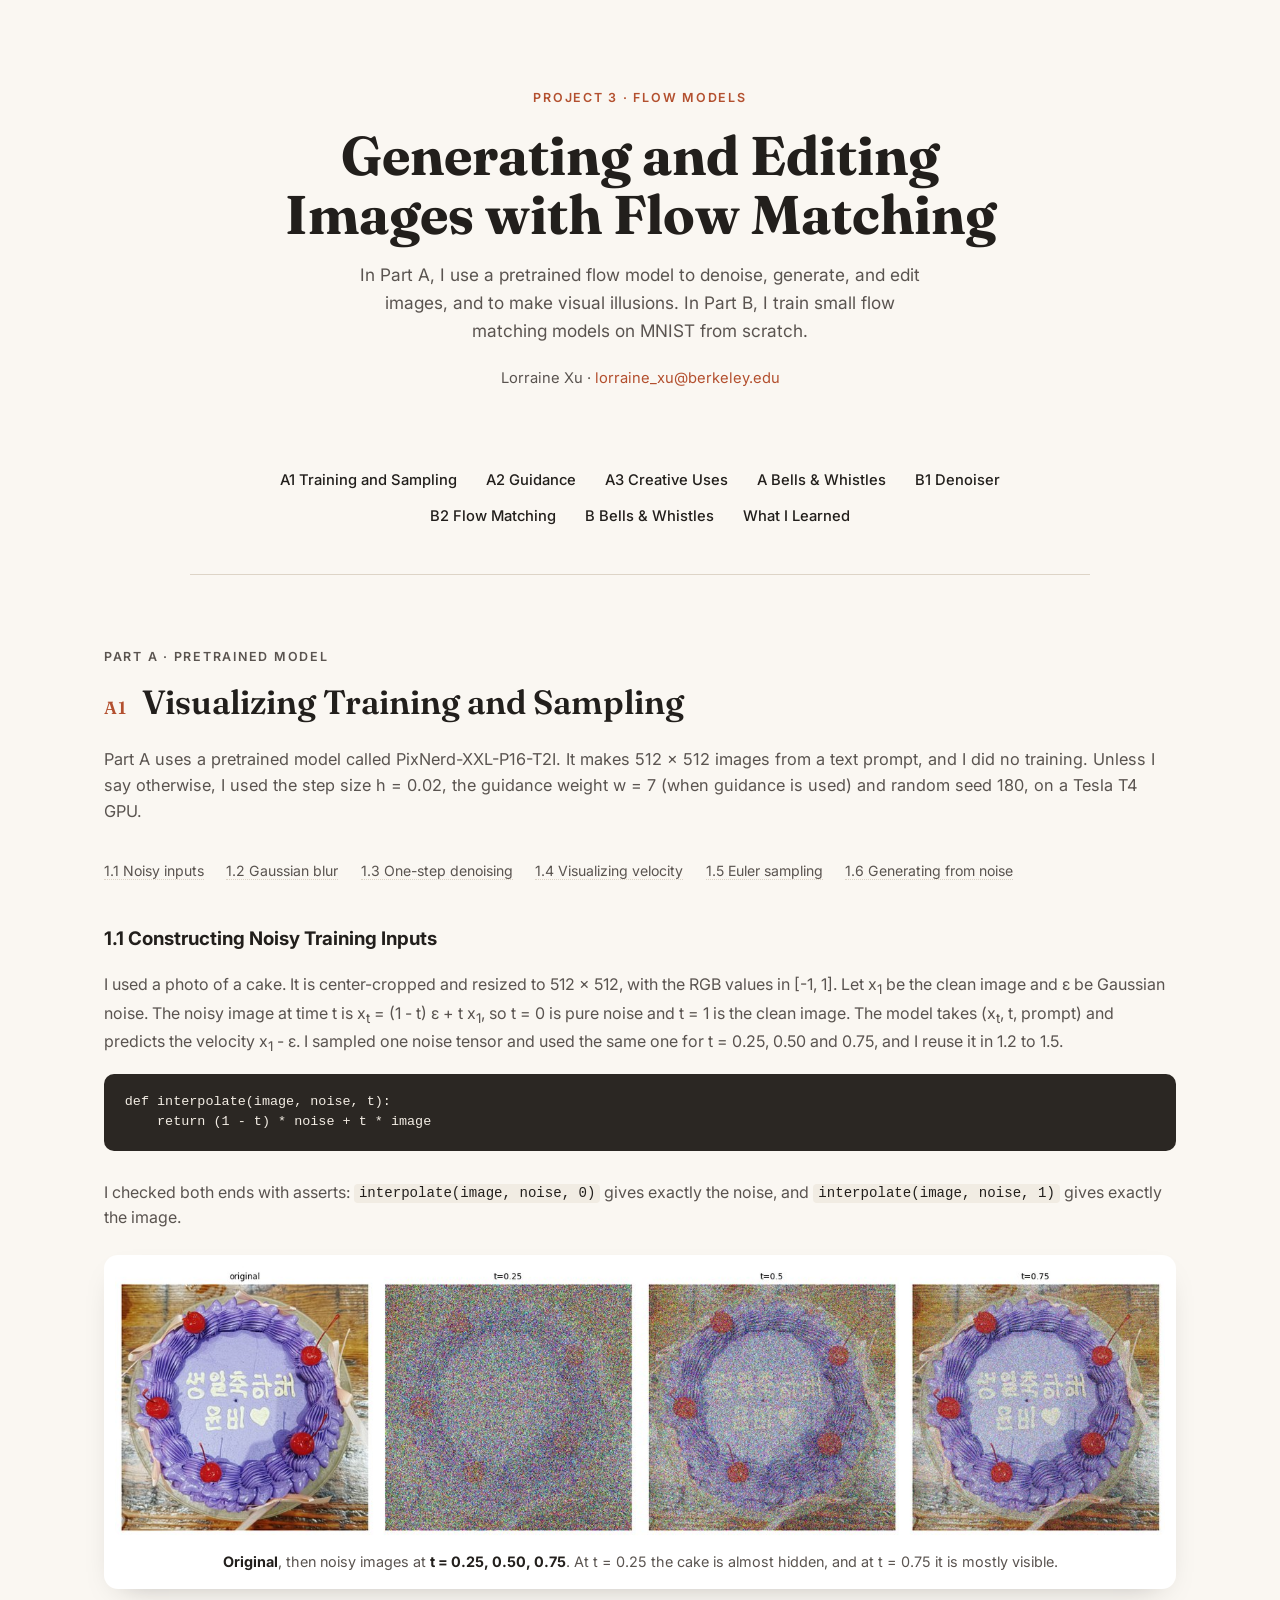
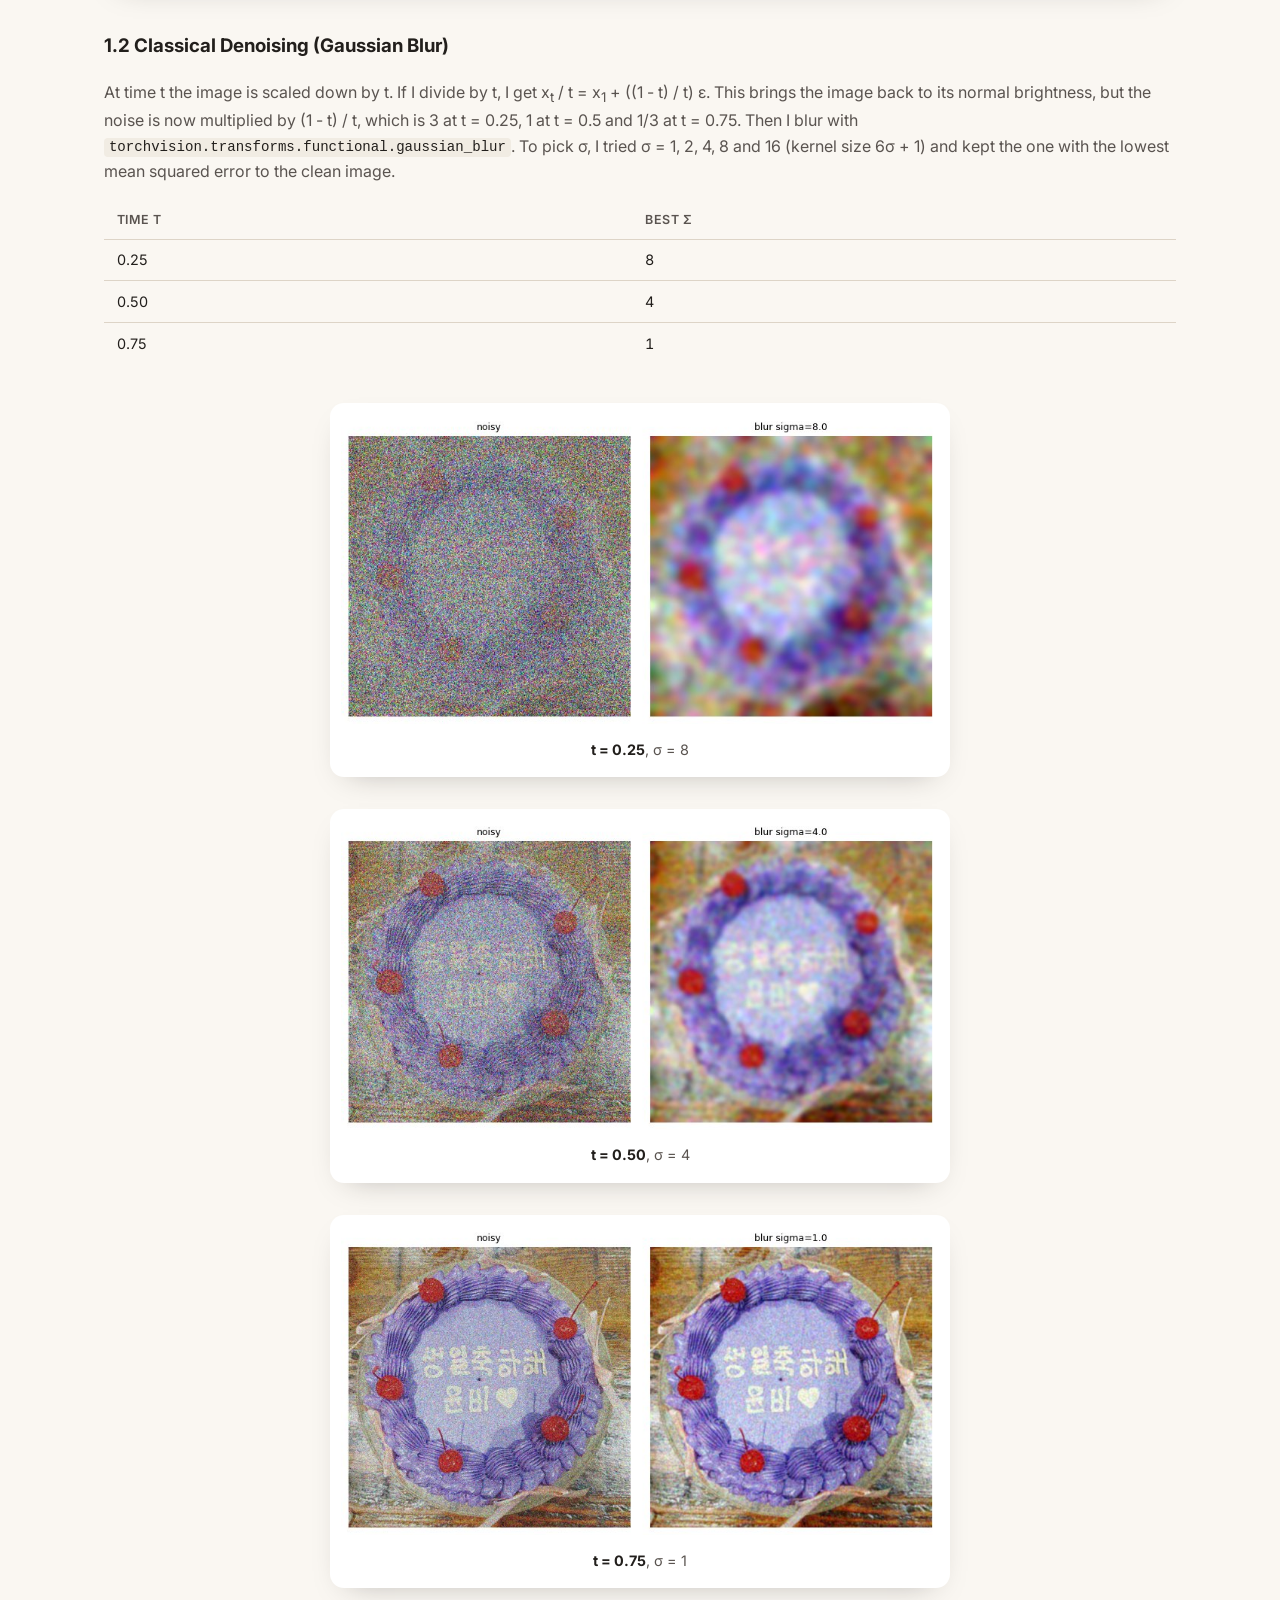
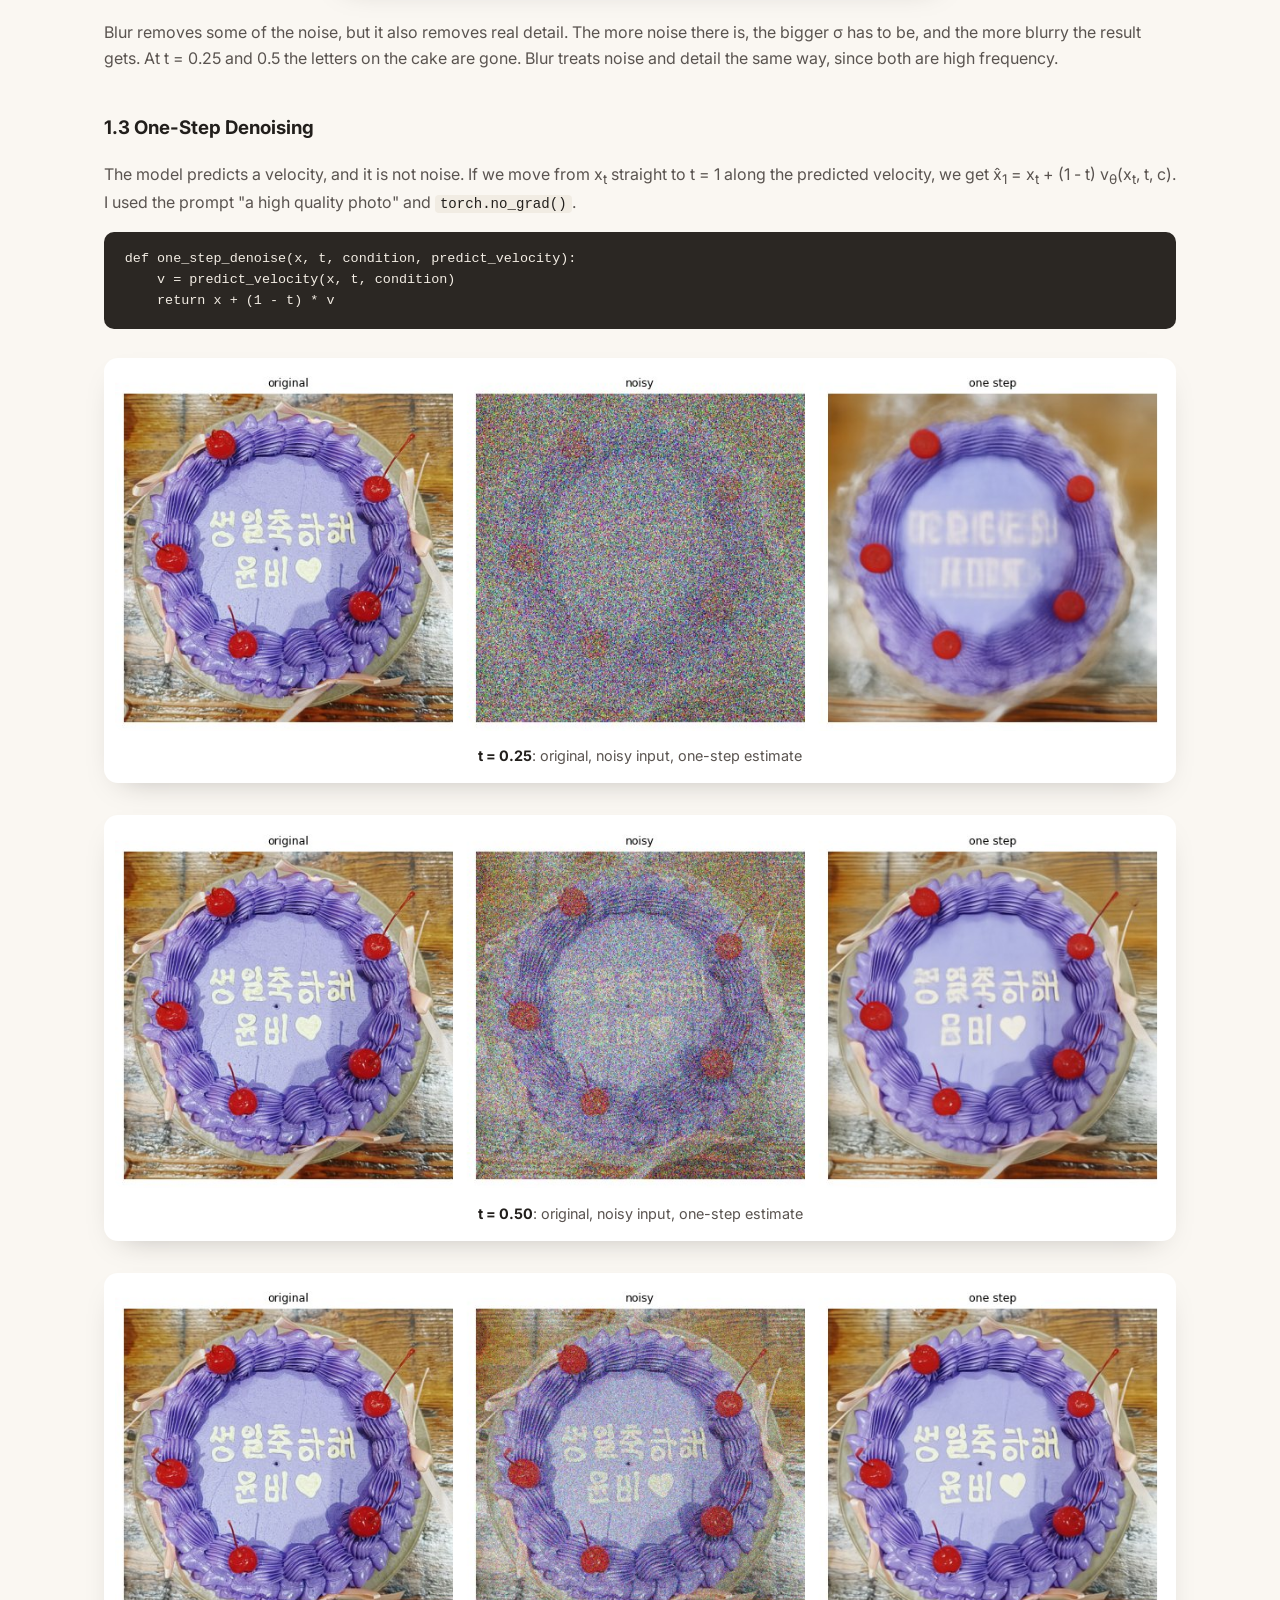
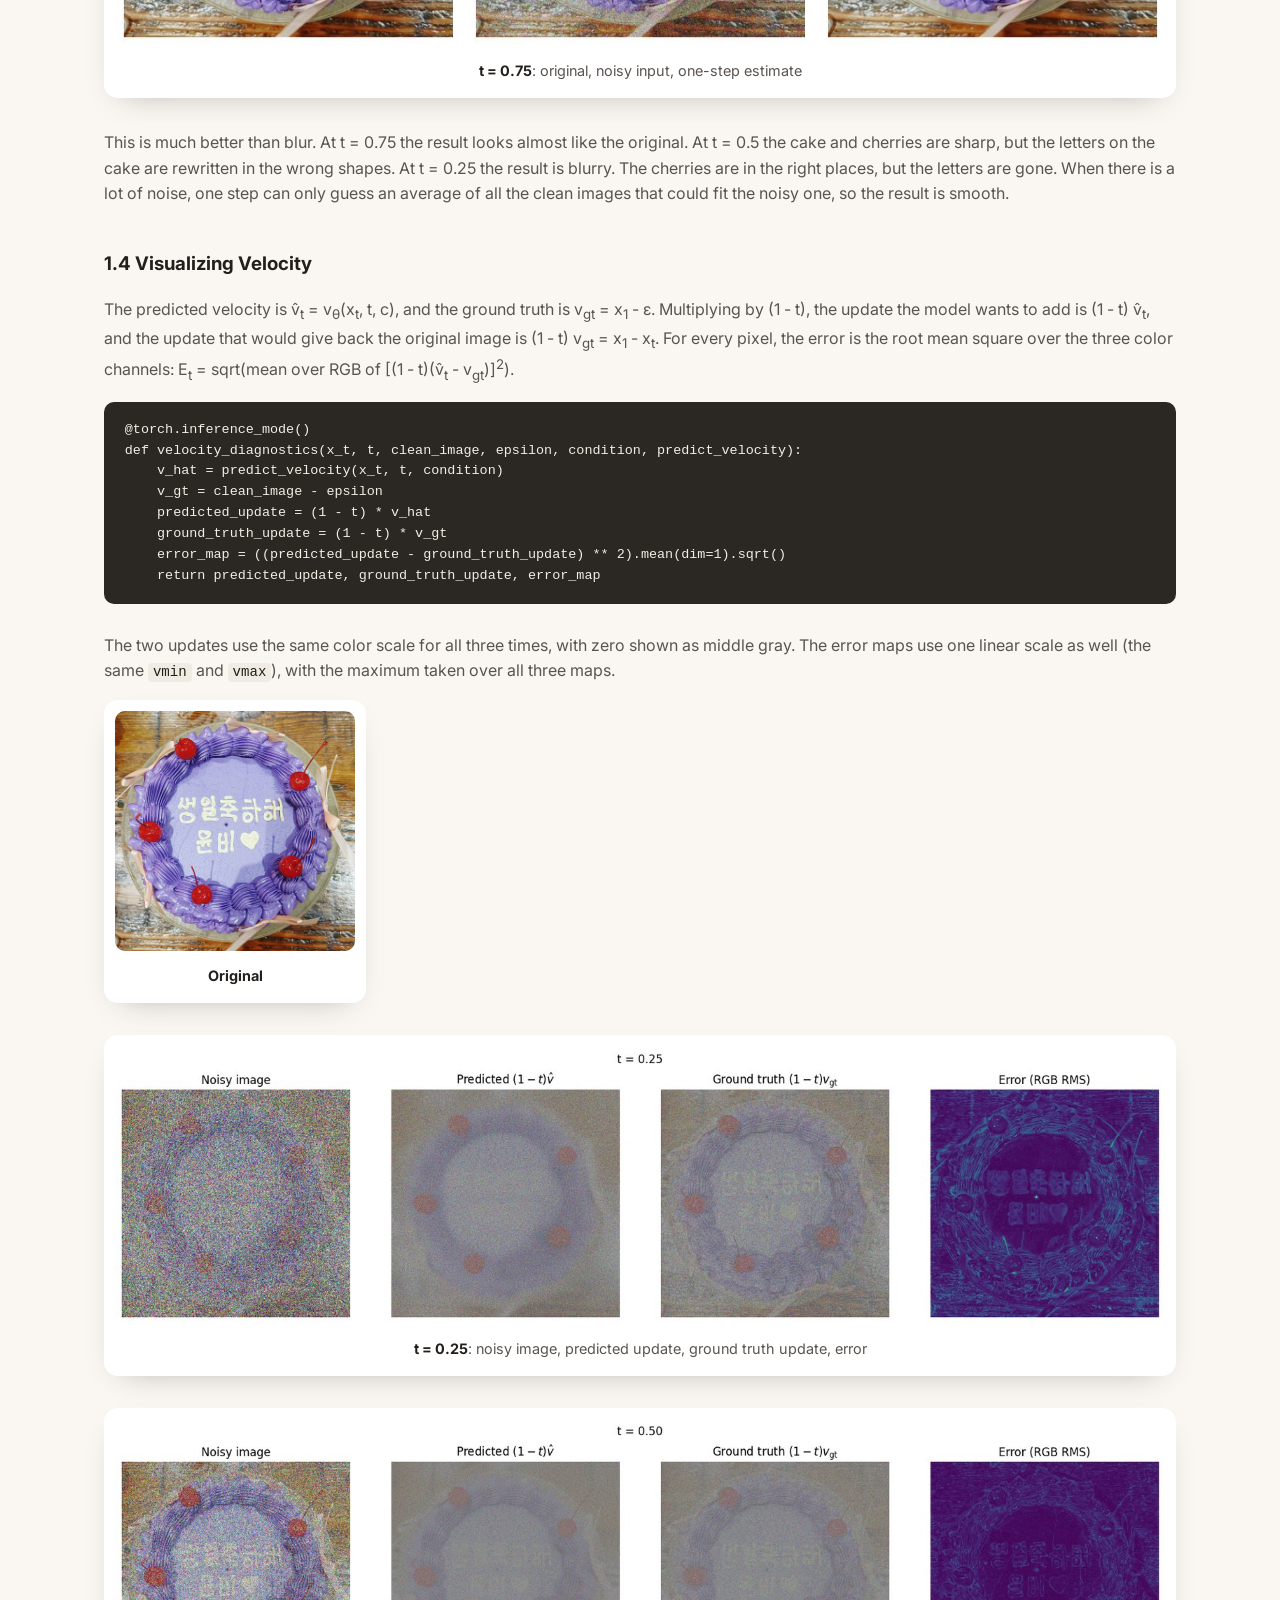
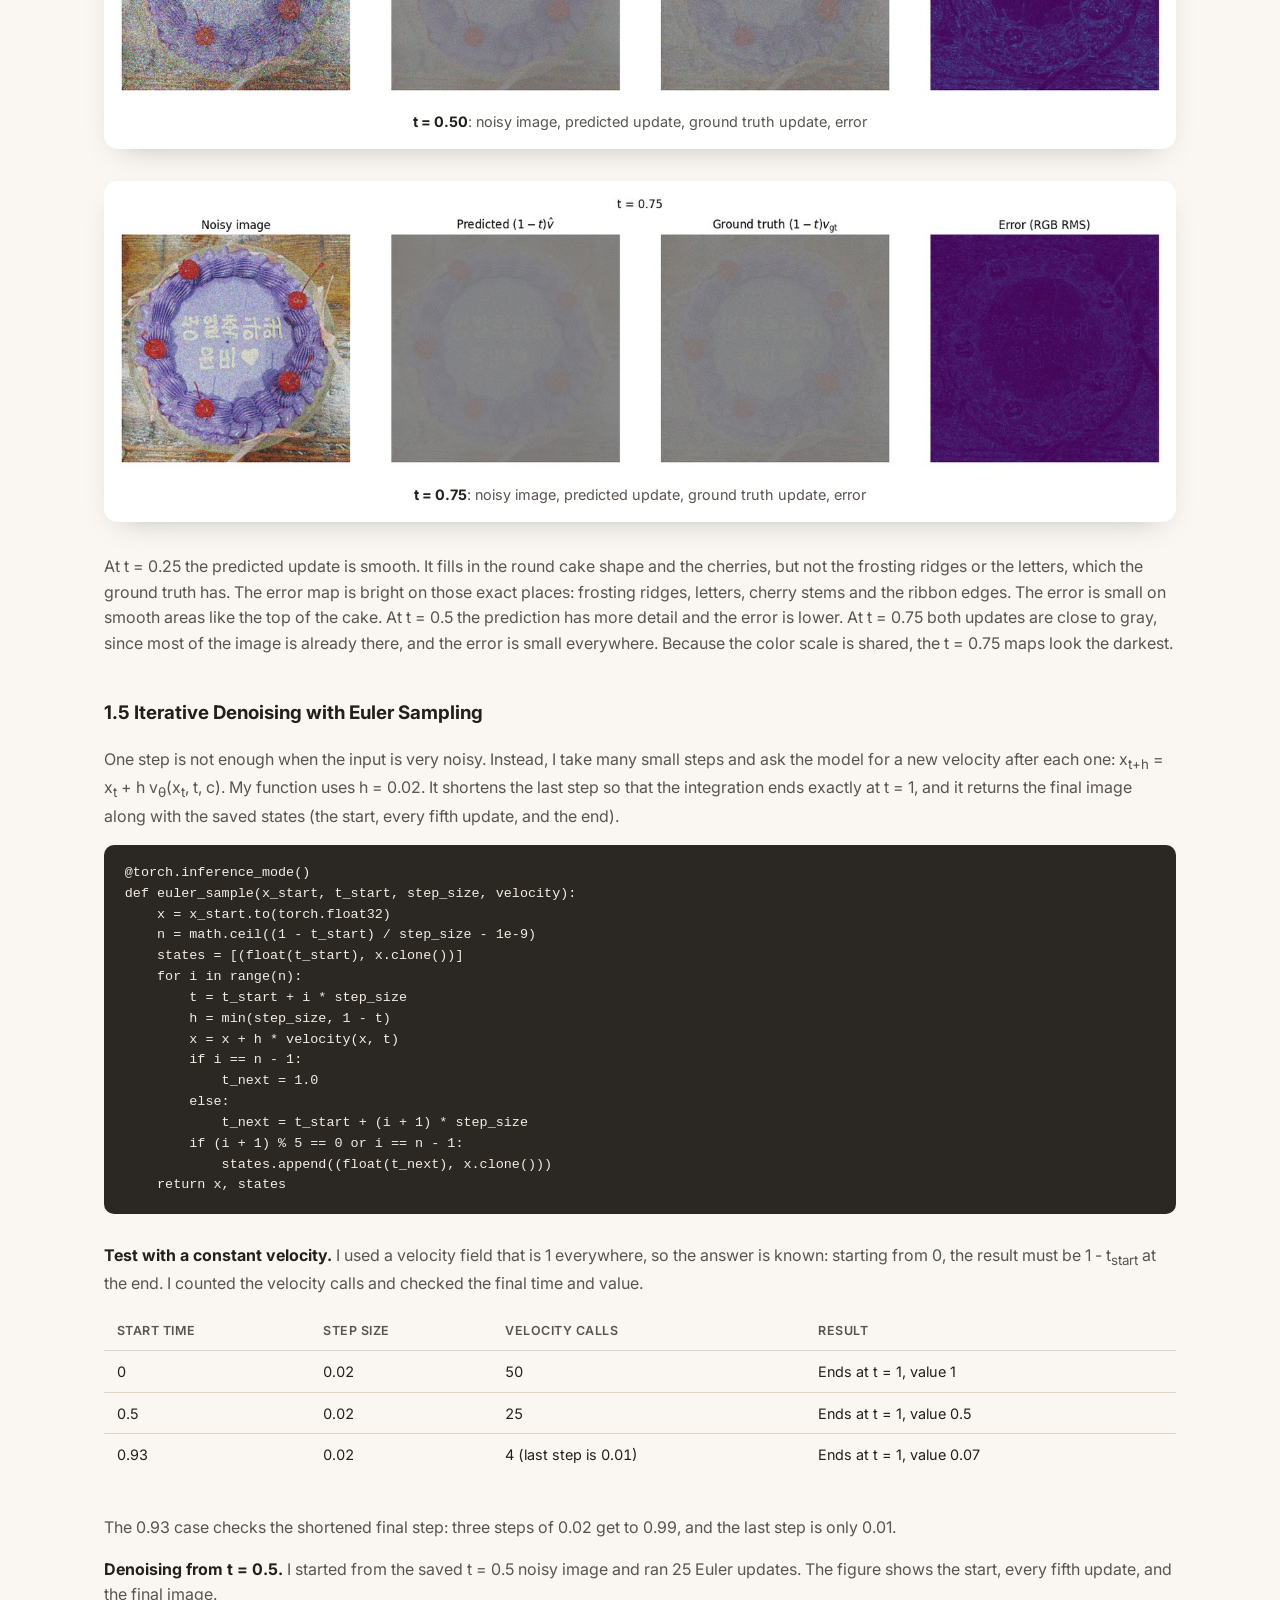
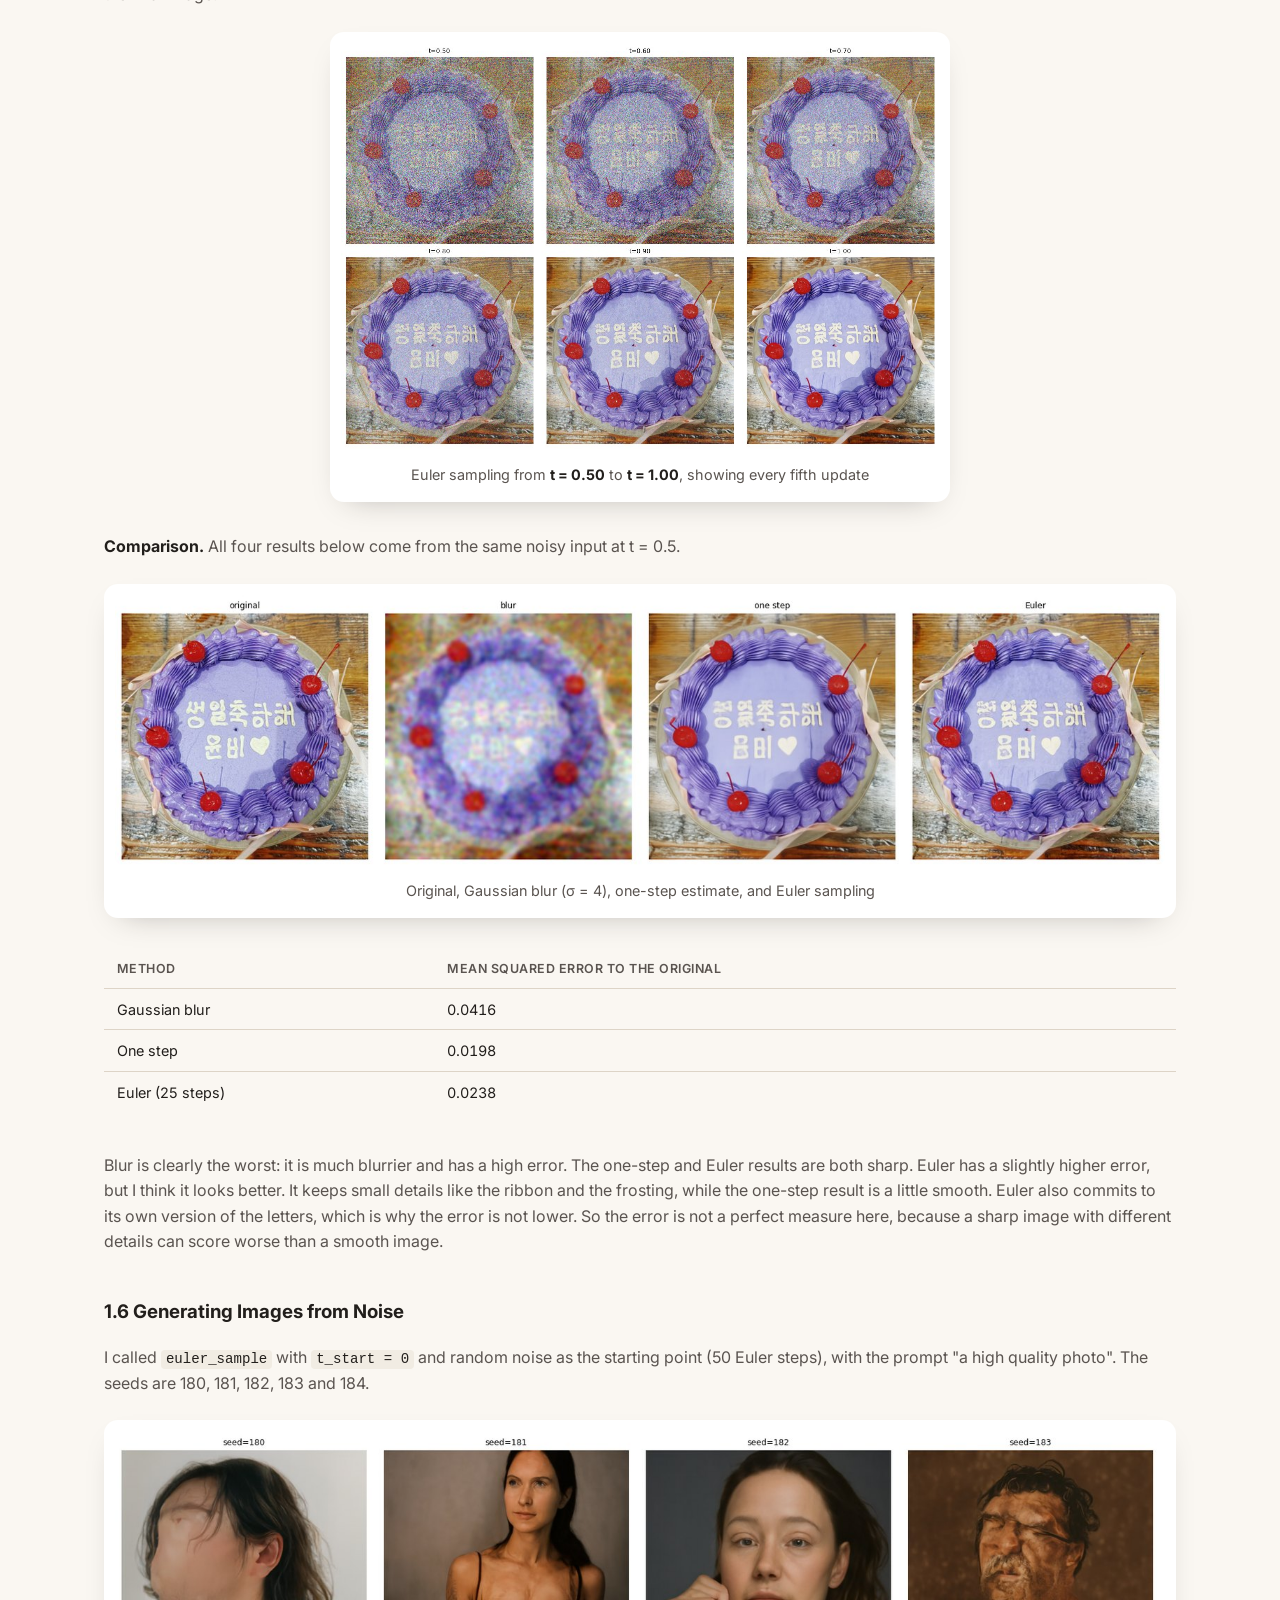
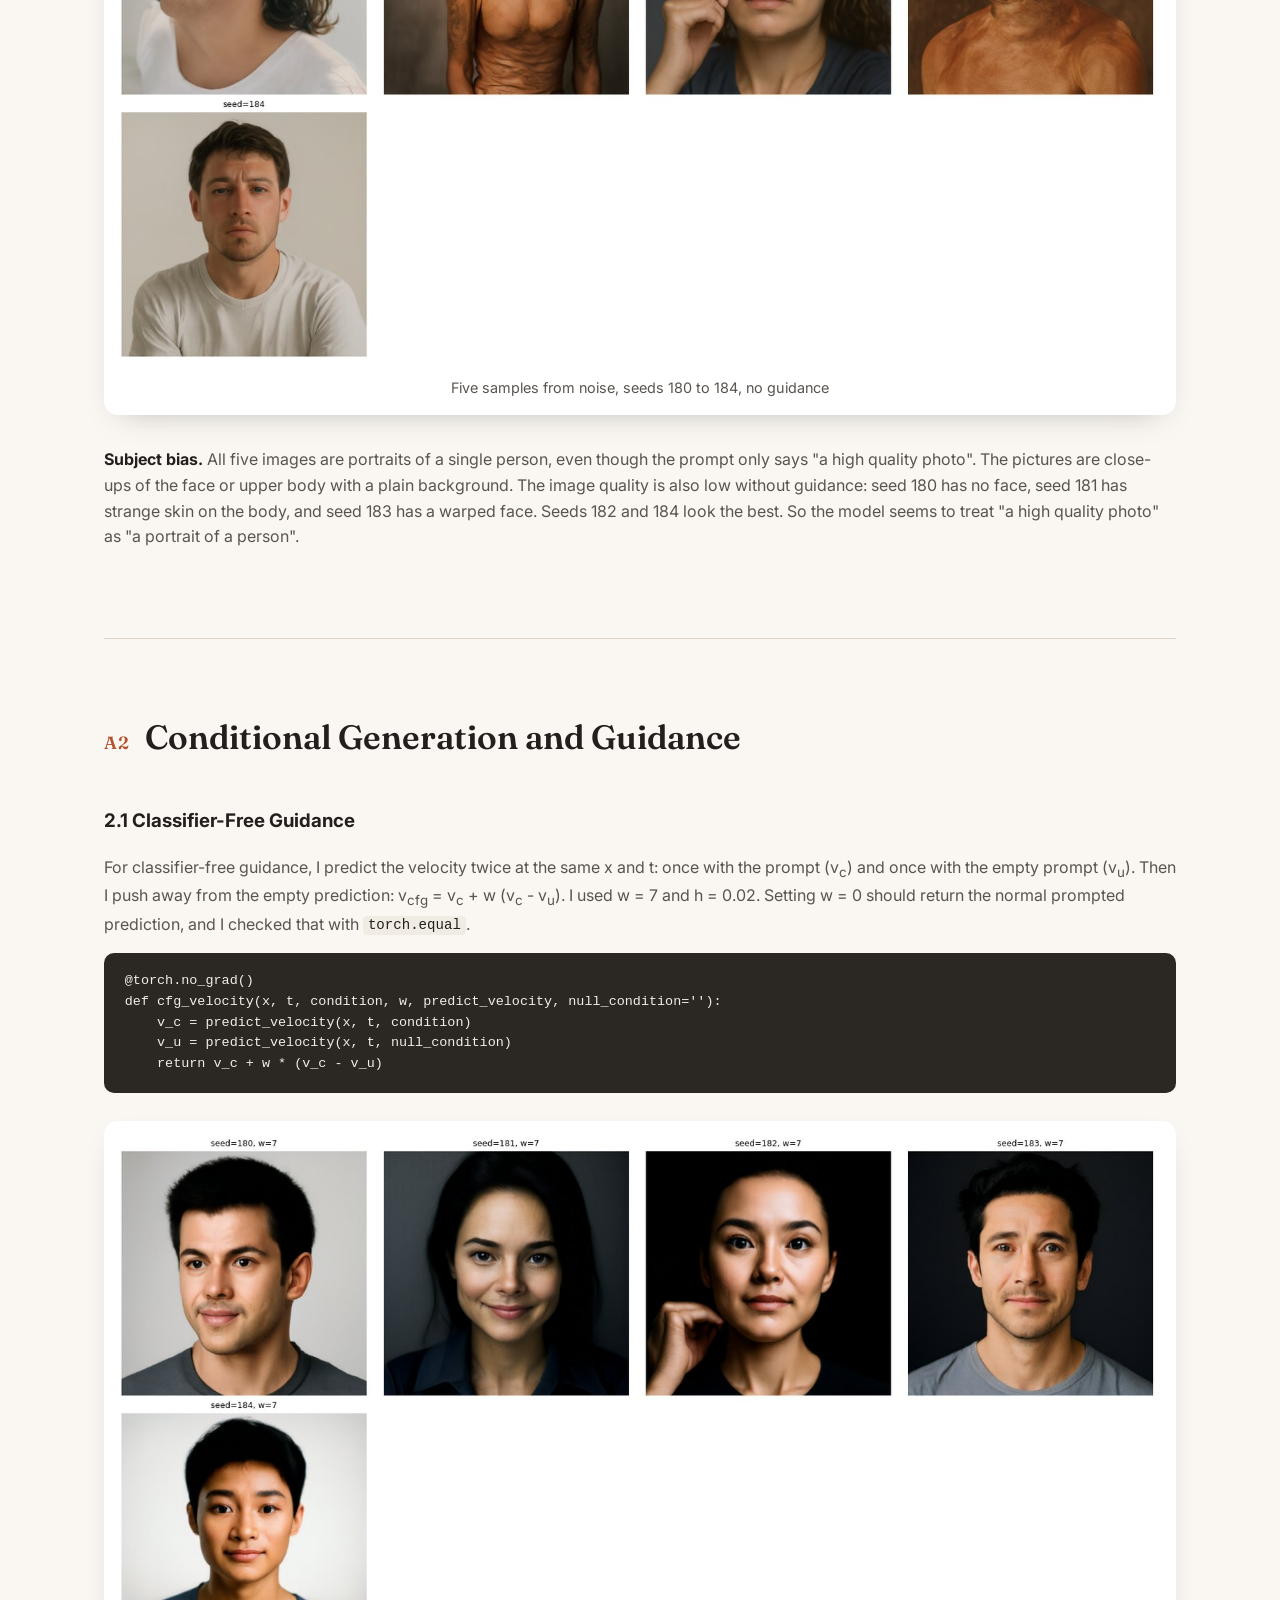
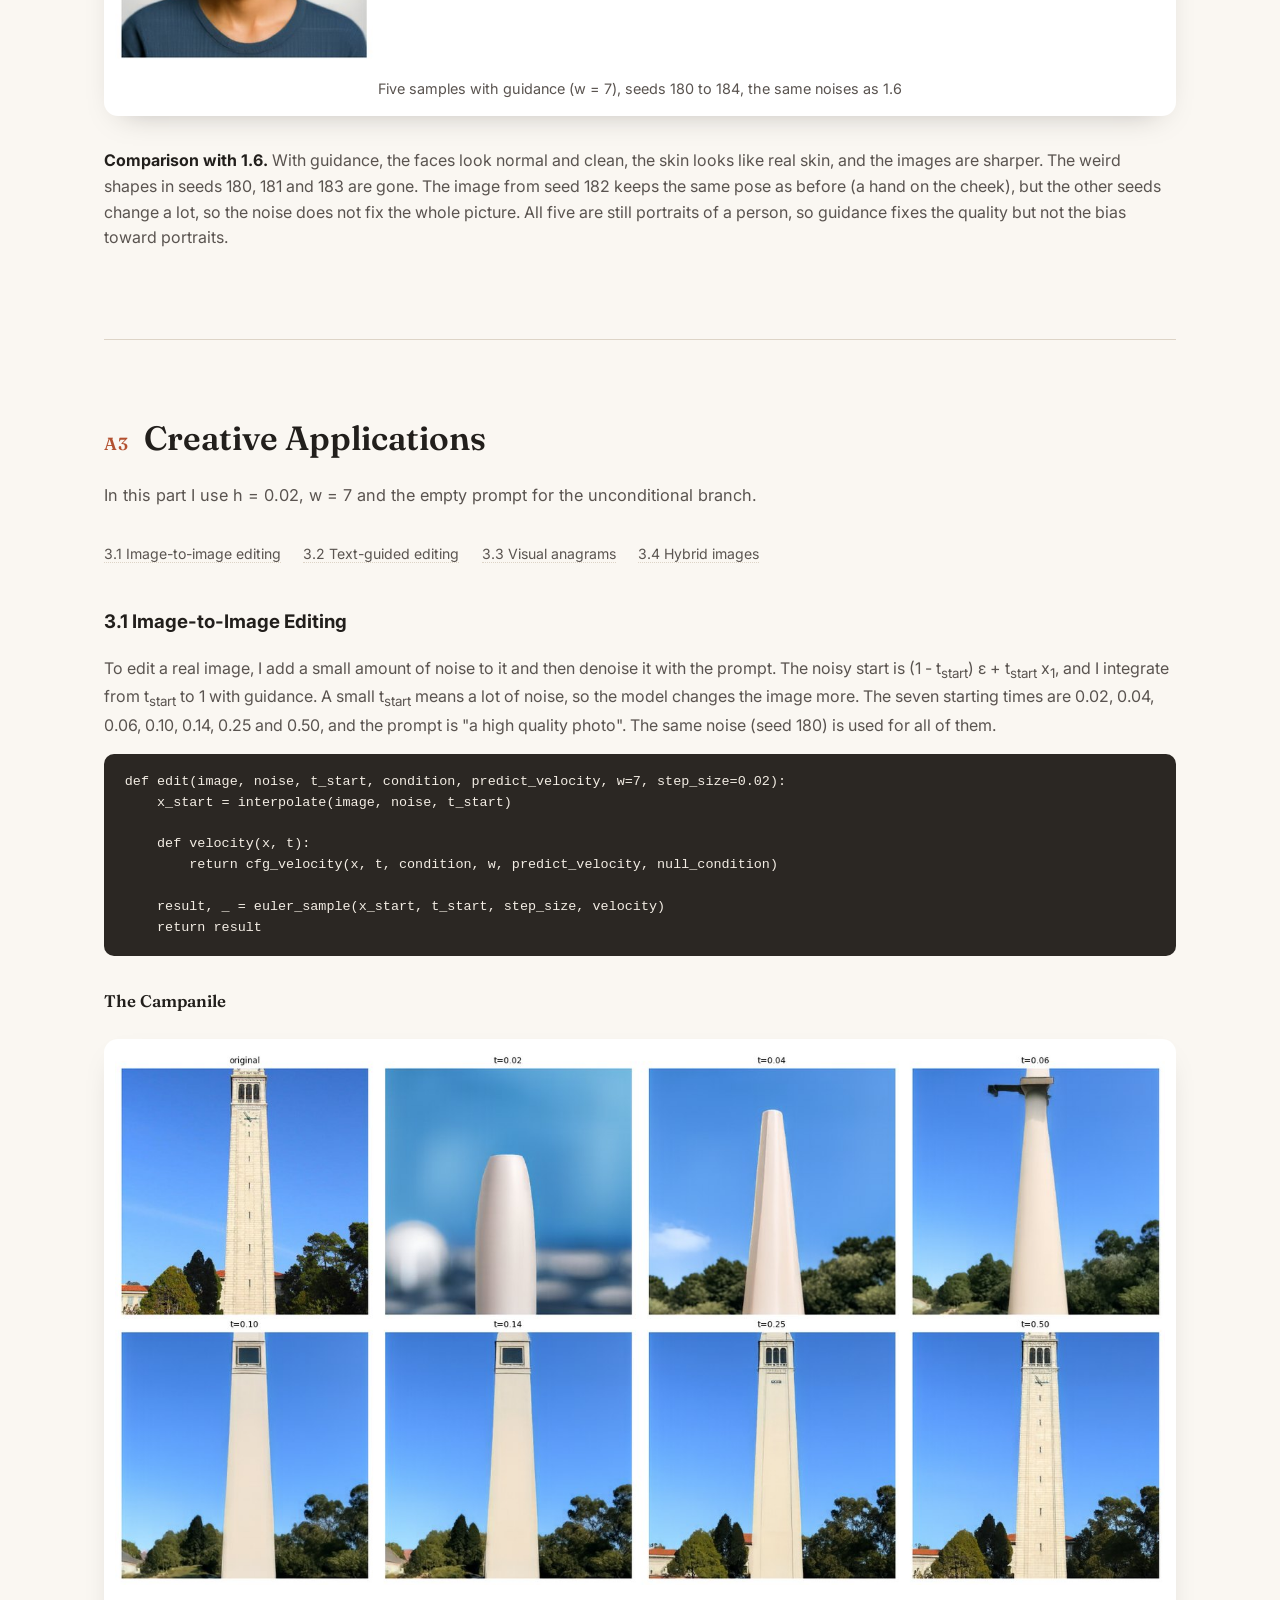
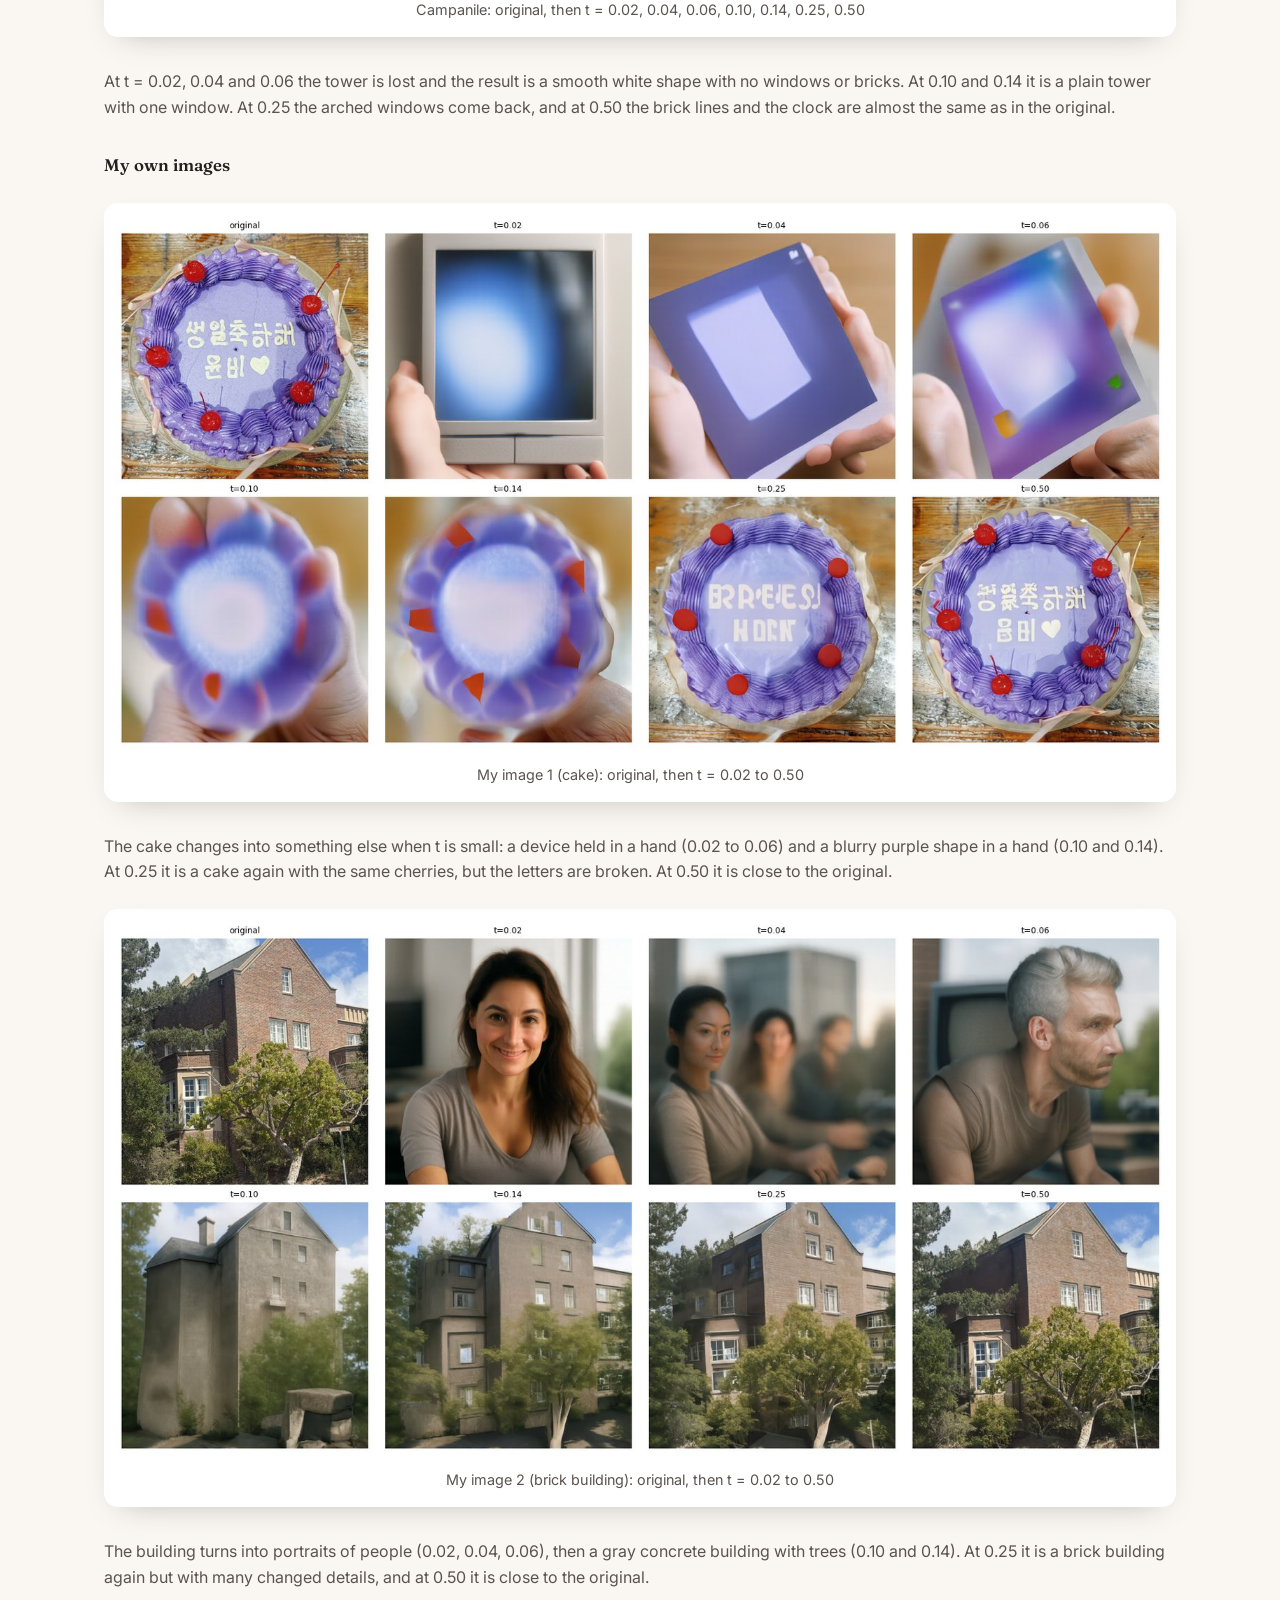
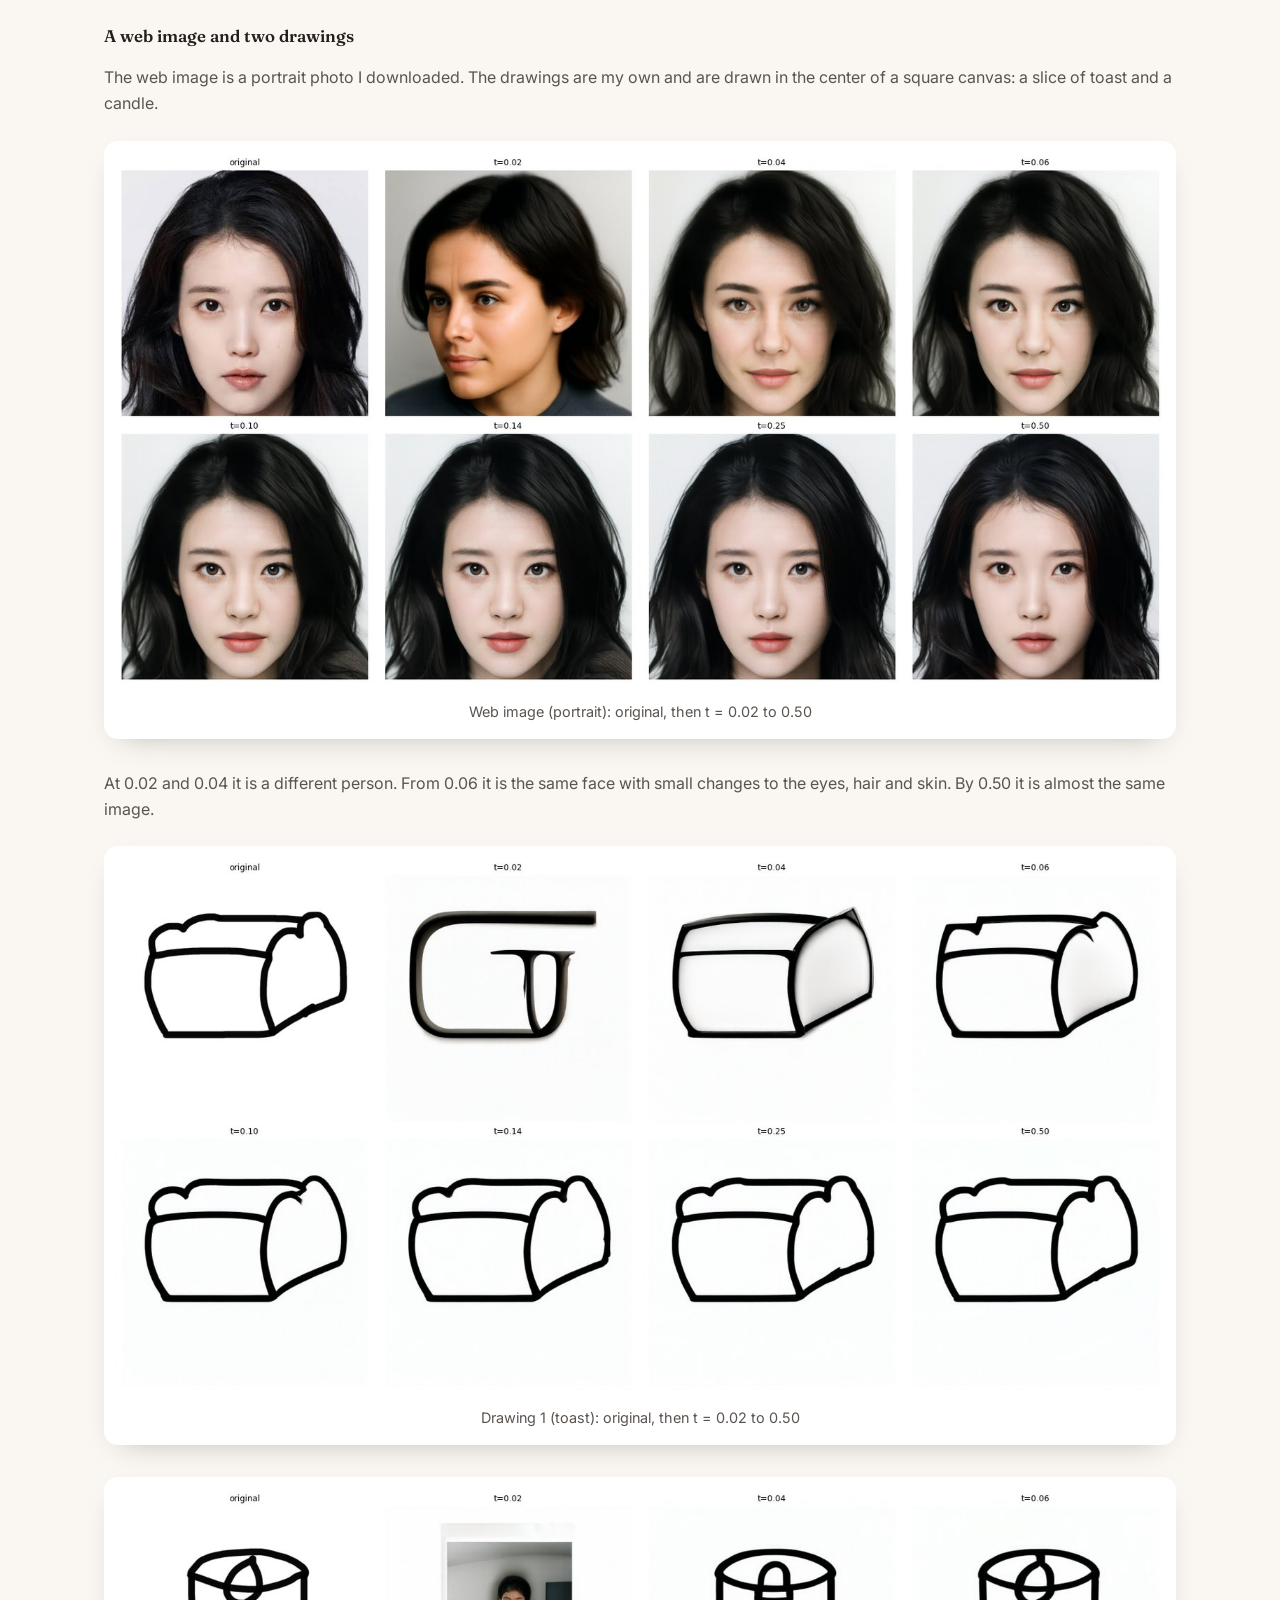
==== commit d362afdd: "Polish project 3" ====
--- a/project-3/index.html
+++ b/project-3/index.html
@@ -40,19 +40,9 @@
       </div>
       <p class="intro">
         Part A uses a pretrained model called PixNerd-XXL-P16-T2I. It makes 512 &times; 512 images
-        from a text prompt, and I did no training. The text prompt is turned into an embedding
-        with <code>model.encode(prompt)</code>, which is provided in the starter notebook.
-      </p>
-      <div class="note">
-        <strong>The setup.</strong> A clean image is x<sub>1</sub> and noise is x<sub>0</sub> = &epsilon;,
-        where &epsilon; comes from a standard Gaussian. The noisy image at time t is
-        x<sub>t</sub> = (1 - t) x<sub>0</sub> + t x<sub>1</sub>, so t = 0 is pure noise and t = 1
-        is the clean image. The model takes (x<sub>t</sub>, t, prompt) and predicts the velocity
-        x<sub>1</sub> - x<sub>0</sub>. To make an image, I start from noise and take Euler steps
-        along this velocity. Unless I say otherwise, I used the step size h = 0.02, the guidance
-        weight w = 7 (when guidance is used), and random seed 180. Everything ran in float32 on a
-        Tesla T4 GPU, and the peak GPU memory was about 11.5 GiB.
-      </div>
+        from a text prompt, and I did no training. Unless I say otherwise, I used the step size
+        h = 0.02, the guidance weight w = 7 (when guidance is used) and random seed 180, on a Tesla T4 GPU.
+      </p>
 
       <ul class="sub-toc">
         <li><a href="#a11">1.1 Noisy inputs</a></li>
@@ -65,10 +55,12 @@
 
       <h3 id="a11">1.1 Constructing Noisy Training Inputs</h3>
       <p>
-        I used a photo of a cake as my own image (not the Campanile). The starter code center-crops
-        it, resizes it to 512 &times; 512, and puts the RGB values in [-1, 1]. I sampled one noise
-        tensor &epsilon; and used the same one for all three times, t = 0.25, 0.50 and 0.75. I also
-        saved the original image, the noise and the noisy images for the later parts.
+        I used a photo of a cake. It is center-cropped and resized to 512 &times; 512, with the RGB
+        values in [-1, 1]. Let x<sub>1</sub> be the clean image and &epsilon; be Gaussian noise. The noisy
+        image at time t is x<sub>t</sub> = (1 - t) &epsilon; + t x<sub>1</sub>, so t = 0 is pure noise and
+        t = 1 is the clean image. The model takes (x<sub>t</sub>, t, prompt) and predicts the velocity
+        x<sub>1</sub> - &epsilon;. I sampled one noise tensor and used the same one for t = 0.25, 0.50
+        and 0.75, and I reuse it in 1.2 to 1.5.
       </p>
 <pre><code>def interpolate(image, noise, t):
     return (1 - t) * noise + t * image</code></pre>
@@ -84,9 +76,9 @@
         x<sub>t</sub> / t = x<sub>1</sub> + ((1 - t) / t) &epsilon;. This brings the image back to its
         normal brightness, but the noise is now multiplied by (1 - t) / t, which is 3 at t = 0.25, 1
         at t = 0.5 and 1/3 at t = 0.75. Then I blur with
-        <code>torchvision.transforms.functional.gaussian_blur</code>. To pick &sigma;, I used the
-        sweep in the starter notebook. It tries &sigma; = 1, 2, 4, 8 and 16 (kernel size
-        6&sigma; + 1) and keeps the one with the lowest mean squared error to the clean image.
+        <code>torchvision.transforms.functional.gaussian_blur</code>. To pick &sigma;, I tried
+        &sigma; = 1, 2, 4, 8 and 16 (kernel size 6&sigma; + 1) and kept the one with the lowest mean
+        squared error to the clean image.
       </p>
       <table class="offsets">
         <tr><th>Time t</th><th class="mono">Best &sigma;</th></tr>
@@ -113,10 +105,6 @@
 <pre><code>def one_step_denoise(x, t, condition, predict_velocity):
     v = predict_velocity(x, t, condition)
     return x + (1 - t) * v</code></pre>
-      <p>
-        I also checked that the velocity has the same shape, dtype and device as the image, and that
-        all its values are finite.
-      </p>
       <figure class="wide"><img src="media/a13_onestep_025.jpg" alt="Original, noisy and one-step result at t = 0.25"><figcaption><strong>t = 0.25</strong>: original, noisy input, one-step estimate</figcaption></figure>
       <figure class="wide"><img src="media/a13_onestep_050.jpg" alt="Original, noisy and one-step result at t = 0.5"><figcaption><strong>t = 0.50</strong>: original, noisy input, one-step estimate</figcaption></figure>
       <figure class="wide"><img src="media/a13_onestep_075.jpg" alt="Original, noisy and one-step result at t = 0.75"><figcaption><strong>t = 0.75</strong>: original, noisy input, one-step estimate</figcaption></figure>
@@ -136,7 +124,6 @@
         original image is (1 - t) v<sub>gt</sub> = x<sub>1</sub> - x<sub>t</sub>. For every pixel, the
         error is the root mean square over the three color channels:
         E<sub>t</sub> = sqrt(mean over RGB of [(1 - t)(v&#770;<sub>t</sub> - v<sub>gt</sub>)]<sup>2</sup>).
-        I computed this before any scaling or clipping.
       </p>
 <pre><code>@torch.inference_mode()
 def velocity_diagnostics(x_t, t, clean_image, epsilon, condition, predict_velocity):
@@ -152,7 +139,7 @@
         with the maximum taken over all three maps.
       </p>
       <div class="compare fit-row" style="grid-template-columns: 1fr 3fr;">
-        <figure><div class="frame fit"><img src="media/a14_original.jpg" alt="Original cake photo"></div><figcaption><strong>Original</strong> (shown once)</figcaption></figure>
+        <figure><div class="frame fit"><img src="media/a14_original.jpg" alt="Original cake photo"></div><figcaption><strong>Original</strong></figcaption></figure>
         <div></div>
       </div>
       <figure class="wide"><img src="media/a14_t025.jpg" alt="Noisy image, predicted update, ground truth update and error at t = 0.25"><figcaption><strong>t = 0.25</strong>: noisy image, predicted update, ground truth update, error</figcaption></figure>
@@ -174,7 +161,7 @@
         the model for a new velocity after each one: x<sub>t+h</sub> = x<sub>t</sub> + h v<sub>&theta;</sub>(x<sub>t</sub>, t, c).
         My function uses h = 0.02. It shortens the last step so that the integration ends exactly at
         t = 1, and it returns the final image along with the saved states (the start, every fifth update,
-        and the end). I keep the state in float32.
+        and the end).
       </p>
 <pre><code>@torch.inference_mode()
 def euler_sample(x_start, t_start, step_size, velocity):
@@ -403,8 +390,8 @@
       <figure class="wide narrow"><img src="media/a33_village.jpg" alt="Visual anagram of a snowy mountain village and a horse"><figcaption>"a lithograph of a snowy mountain village" (upright) and "a lithograph of a horse" (rotated), seed 181</figcaption></figure>
       <p>
         Both subjects can be recognized in each illusion. In the first one the old man's face is a bit odd, and
-        in the second one a piece of the horse (the eye) shows up in the village view. I used the example prompts
-        from the starter notebook, and they worked with the first seeds I tried.
+        in the second one a piece of the horse (the eye) shows up in the village view. These prompts worked with
+        the first seeds I tried.
       </p>
 
       <h3 id="a34">3.4 Hybrid Images</h3>
@@ -498,10 +485,6 @@
 
 def negate(x):
     return -x</code></pre>
-      <p>
-        I checked that <code>rotate90_inverse(rotate90(x))</code> and <code>negate(negate(x))</code> both give
-        back x exactly.
-      </p>
 
       <h4>90 degree rotation: tall tree and fish</h4>
       <p>
